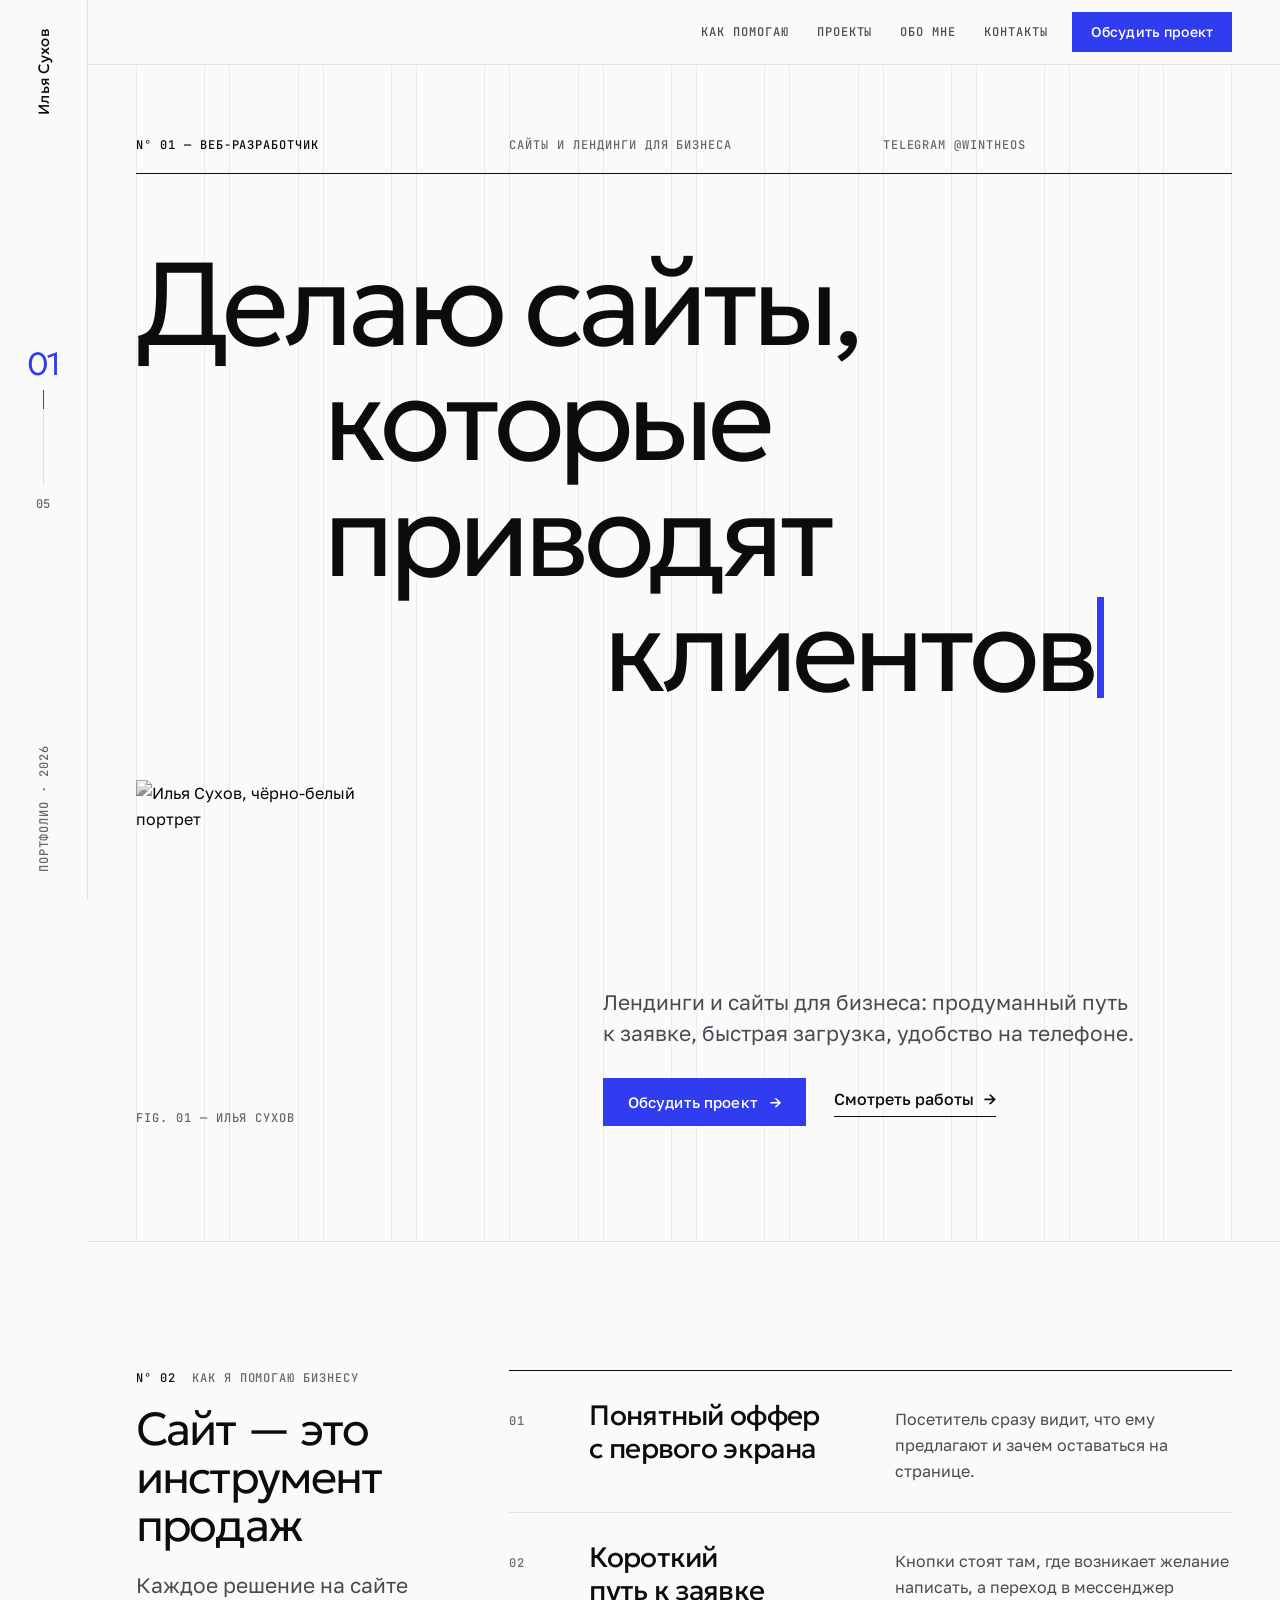
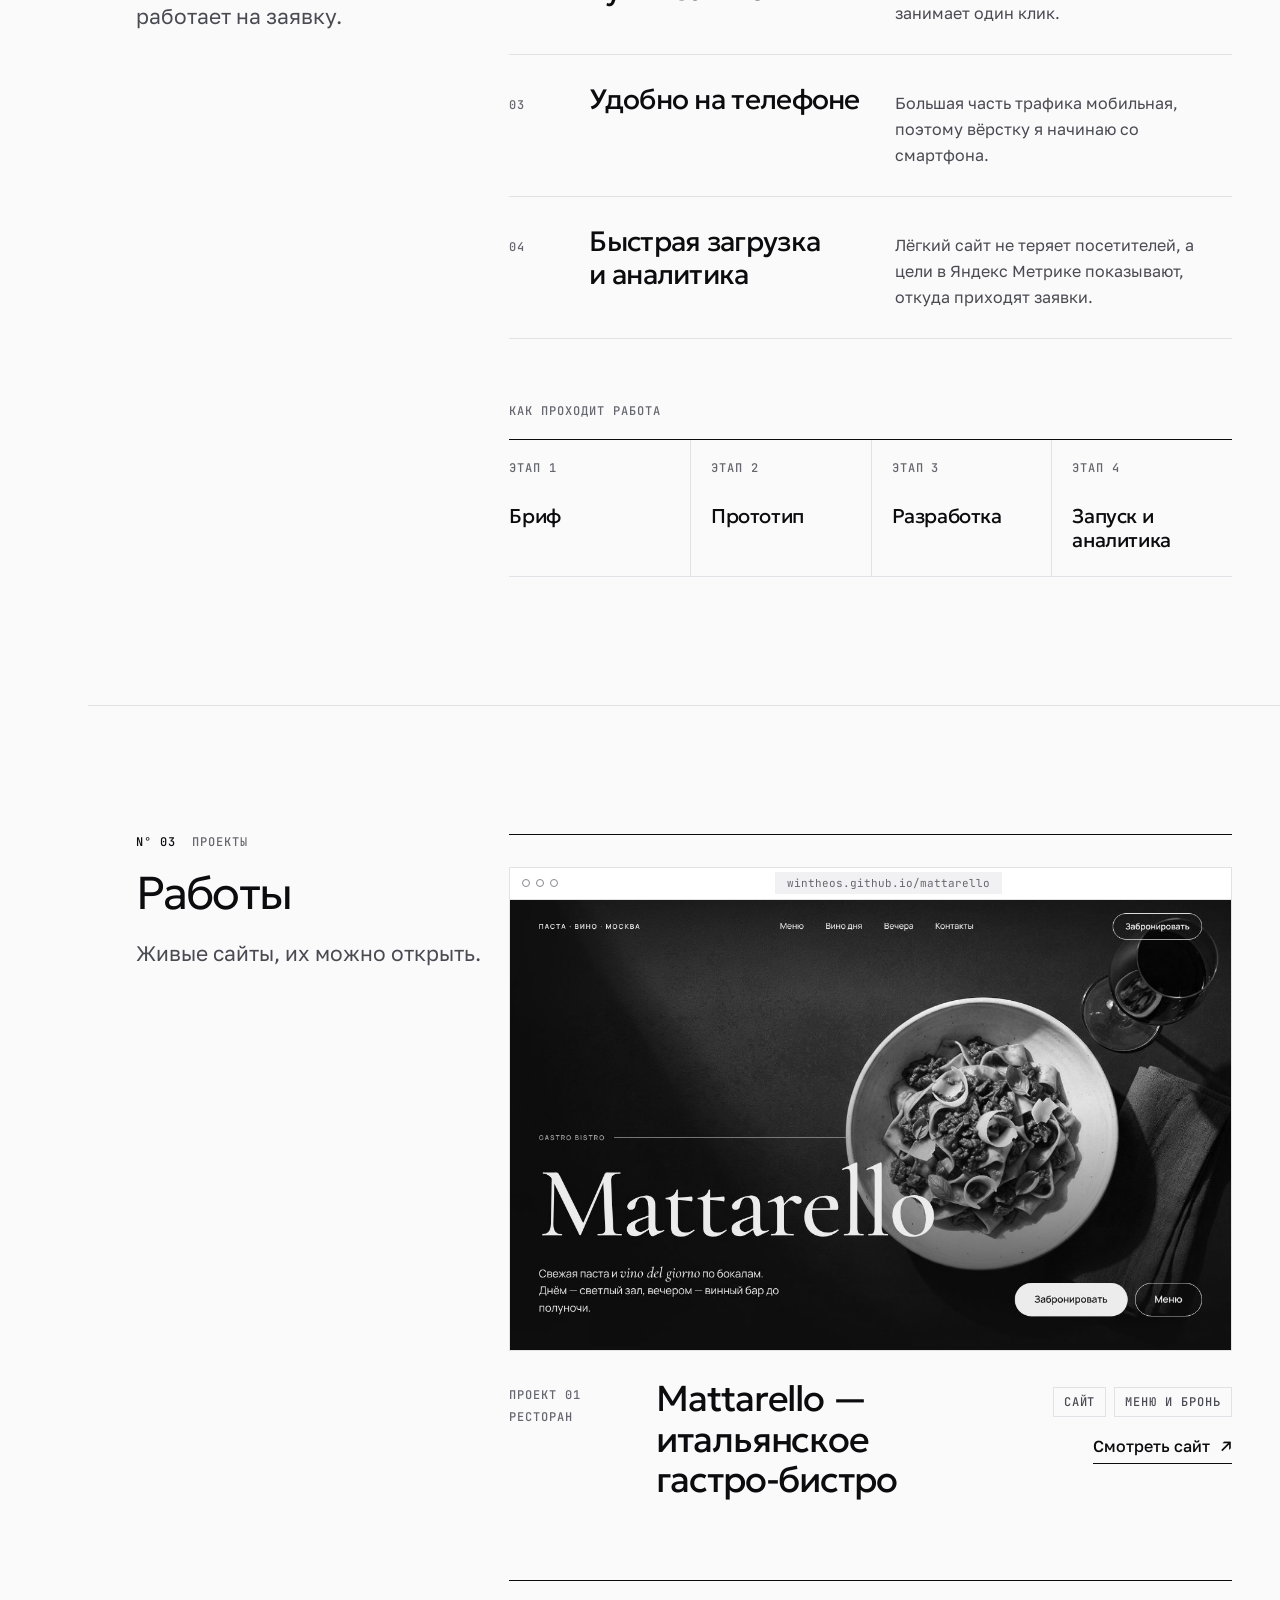
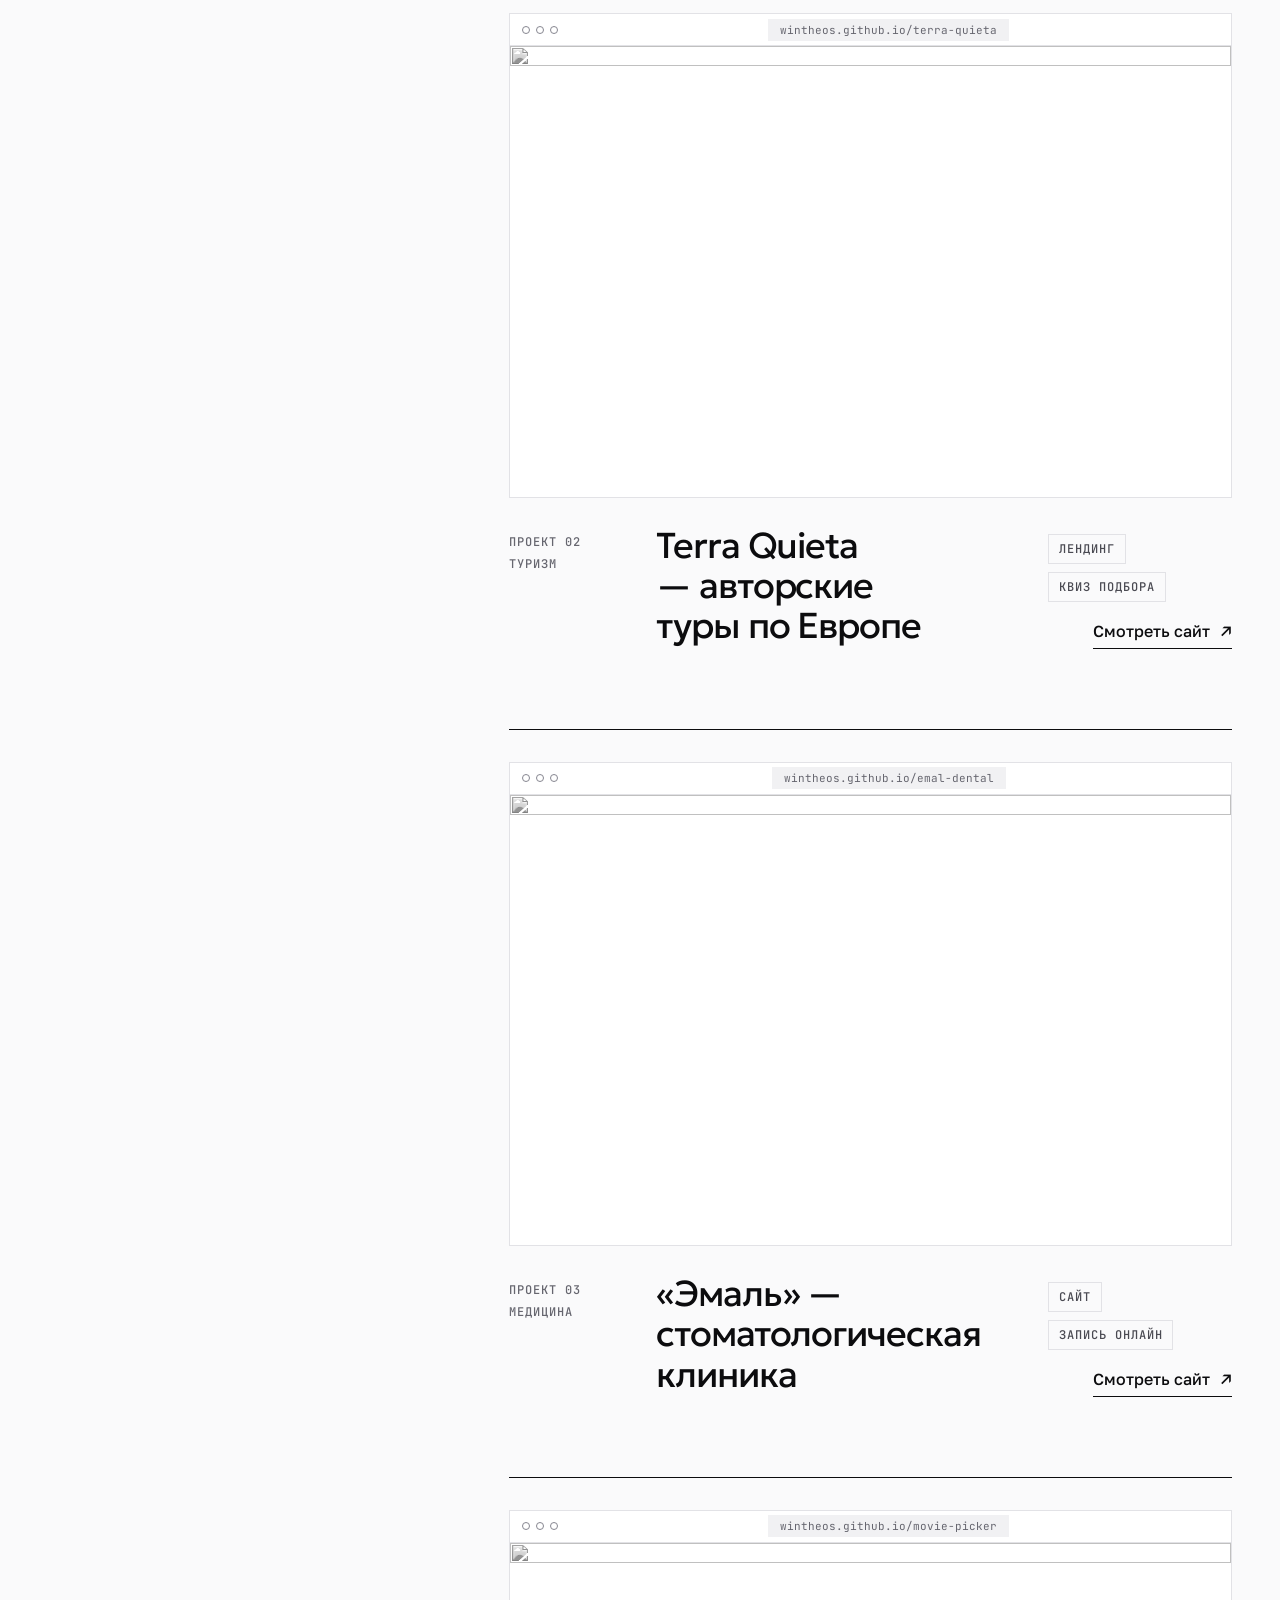
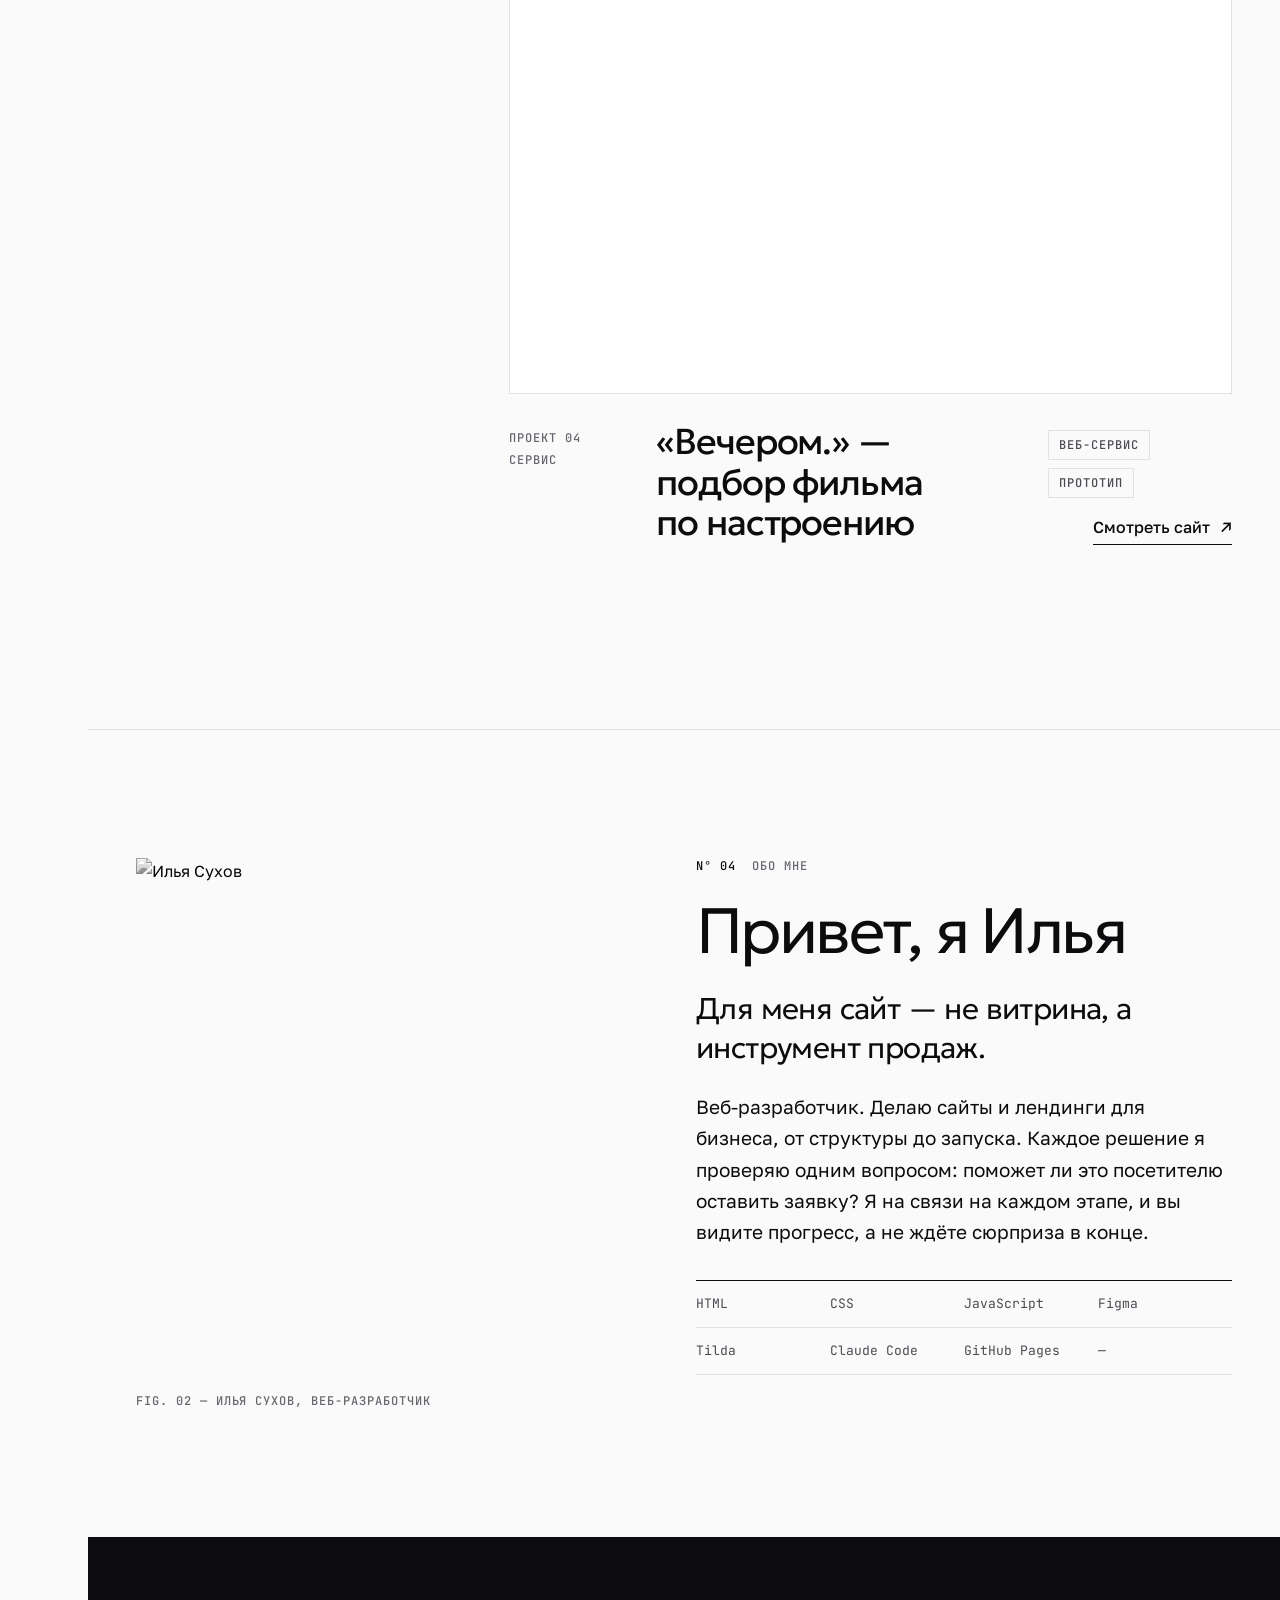
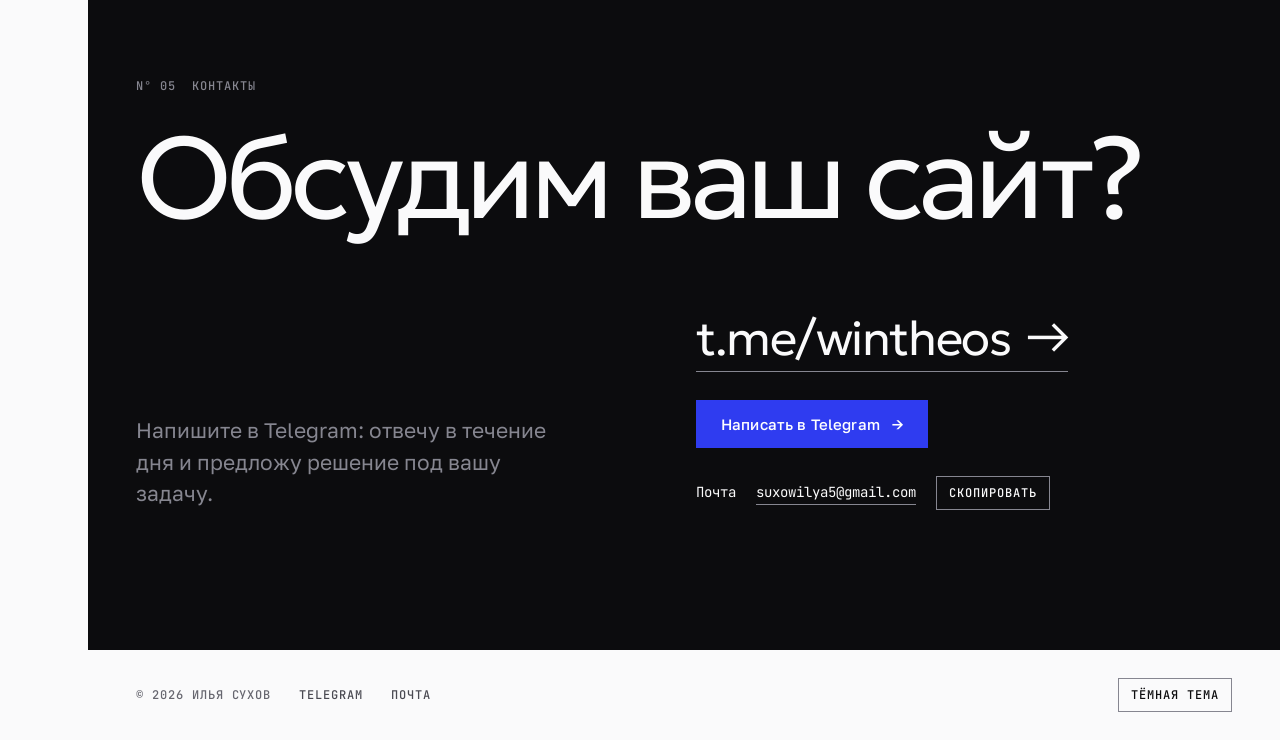
==== index.html @ 29c53d35 "Добавлен проект Mattarello, проекты отсортированы от новых к старым Co-Authored-By: Claude Opus 5.5 " ====
<!doctype html>
<html lang="ru">
<head>
<meta charset="utf-8">
<meta name="viewport" content="width=device-width, initial-scale=1, viewport-fit=cover">
<title>Илья Сухов — веб-разработчик</title>
<meta name="description" content="Илья Сухов — веб-разработчик. Делаю сайты и лендинги для бизнеса, которые приводят клиентов.">
<link rel="preconnect" href="https://fonts.googleapis.com">
<link rel="preconnect" href="https://fonts.gstatic.com" crossorigin>
<link rel="stylesheet" href="https://fonts.googleapis.com/css2?family=Geologica:wght@300;400;500&family=Golos+Text:wght@400;500&family=JetBrains+Mono:wght@400;500&display=swap">
<style>
/* Layout: швейцарская сетка на 12 колонок + вертикальная рейка слева со счётчиком раздела; заголовки разделов «прилипают» слева, содержание идёт справа; структура держится на волосяных линиях */
:root{
  --surface:#fafafb; --surface-raised:#ffffff; --surface-sunken:#f1f1f3;
  --ink:#0c0c0e; --ink-secondary:#4a4a52; --ink-tertiary:#66666f;
  --line:#e2e2e6; --line-control:#868690; --line-strong:#0c0c0e;
  --accent:#2f3cf0; --accent-hover:#2330cc; --on-accent:#ffffff; --accent-soft:#ebecfe; --focus:#2f3cf0;
  --font-display:"Geologica","Golos Text",system-ui,sans-serif;
  --font-text:"Golos Text",system-ui,-apple-system,"Segoe UI",sans-serif;
  --font-mono:"JetBrains Mono",ui-monospace,"SFMono-Regular",Menlo,monospace;
  --rail:88px; --gap:24px; --side:16px; --wrap:1280px;
}
@media (prefers-color-scheme: dark){:root:not([data-theme="light"]){
  --surface:#0b0b0d; --surface-raised:#141417; --surface-sunken:#070708;
  --ink:#f2f2f4; --ink-secondary:#a7a7b0; --ink-tertiary:#8a8a94;
  --line:#2a2a30; --line-control:#63636d; --line-strong:#f2f2f4;
  --accent:#8a93ff; --accent-hover:#a3aaff; --on-accent:#0b0b0d; --accent-soft:#1c1f4d; --focus:#8a93ff; color-scheme:dark}}
:root[data-theme="dark"]{
  --surface:#0b0b0d; --surface-raised:#141417; --surface-sunken:#070708;
  --ink:#f2f2f4; --ink-secondary:#a7a7b0; --ink-tertiary:#8a8a94;
  --line:#2a2a30; --line-control:#63636d; --line-strong:#f2f2f4;
  --accent:#8a93ff; --accent-hover:#a3aaff; --on-accent:#0b0b0d; --accent-soft:#1c1f4d; --focus:#8a93ff; color-scheme:dark}
@media (min-width:720px){:root{--side:32px}}
@media (min-width:1100px){:root{--side:48px}}

*,*::before,*::after{box-sizing:border-box}
html{scroll-behavior:smooth;scroll-padding-top:72px}
body{margin:0;background:var(--surface);color:var(--ink);font:400 16px/1.625 var(--font-text);-webkit-font-smoothing:antialiased}
img{max-width:100%;height:auto;display:block}
a{color:inherit}
:focus-visible{outline:2px solid var(--focus);outline-offset:2px}
h1,h2,h3,p{margin:0}
h1,h2,h3{font-family:var(--font-display);font-weight:300;text-wrap:balance}
.mono{font-family:var(--font-mono);font-size:12px;line-height:16px;font-weight:500;letter-spacing:.08em;text-transform:uppercase}
.muted{color:var(--ink-tertiary)}
.grid{display:grid;grid-template-columns:repeat(12,minmax(0,1fr));column-gap:var(--gap)}
.wrap{max-width:var(--wrap);margin-inline:auto;padding-inline:var(--side)}

/* Рейка слева */
.rail{display:none}
@media (min-width:1100px){
  body{padding-left:var(--rail)}
  .rail{display:flex;flex-direction:column;justify-content:space-between;align-items:center;position:fixed;left:0;top:0;bottom:0;width:var(--rail);padding-block:28px;border-right:1px solid var(--line);background:var(--surface);z-index:20}
  .rail__name{writing-mode:vertical-rl;transform:rotate(180deg);font:400 15px/1 var(--font-display);letter-spacing:.02em;color:var(--ink);text-decoration:none}
  .rail__count{display:flex;flex-direction:column;align-items:center;gap:10px;font-variant-numeric:tabular-nums}
  .rail__now{font:300 32px/1 var(--font-display);letter-spacing:-.04em;color:var(--accent)}
  .rail__bar{width:1px;height:96px;background:var(--line);position:relative;overflow:hidden}
  .rail__bar i{position:absolute;left:0;top:0;width:1px;height:20%;background:var(--accent);transition:height .2s ease}
}

/* Шапка */
.top{position:sticky;top:env(safe-area-inset-top,0px);z-index:15;background:var(--surface);border-bottom:1px solid var(--line)}
.top__in{display:flex;align-items:center;gap:24px;min-height:64px}
.top__name{font:400 17px/1 var(--font-display);letter-spacing:-.01em;text-decoration:none}
@media (min-width:1100px){.top__name{display:none}}
.nav{display:flex;gap:28px;margin-left:auto}
.nav a{text-decoration:none;color:var(--ink-secondary);transition:color .2s ease;position:relative;padding-block:4px}
.nav a:hover{color:var(--ink)}
.nav a.is-active{color:var(--accent)}
.nav a.is-active::after{content:"";position:absolute;left:0;right:0;bottom:-2px;height:1px;background:var(--accent)}
.top__cta{margin-left:auto}
@media (min-width:900px){.top__cta{margin-left:0}}
@media (max-width:899px){.nav{display:none}}

/* Кнопки */
.btn{display:inline-flex;align-items:center;justify-content:center;gap:12px;min-height:48px;padding:12px 24px;border:1px solid var(--line-strong);background:transparent;color:var(--ink);font:500 15px/22px var(--font-text);letter-spacing:.01em;text-decoration:none;cursor:pointer;transition:background-color .2s ease,color .2s ease,border-color .2s ease}
.btn:hover{background:var(--ink);color:var(--surface)}
.btn--primary{background:var(--accent);border-color:var(--accent);color:var(--on-accent)}
.btn--primary:hover{background:var(--accent-hover);border-color:var(--accent-hover);color:var(--on-accent)}
.btn--sm{min-height:40px;padding:8px 18px;font-size:14px}
.btn .arr{transition:transform .2s ease}
.btn:hover .arr{transform:translateX(4px)}
.tlink{display:inline-flex;gap:10px;align-items:baseline;padding-bottom:4px;border-bottom:1px solid var(--line-strong);text-decoration:none;font-weight:500;transition:color .2s ease,border-color .2s ease}
.tlink:hover{color:var(--accent);border-color:var(--accent)}
.tlink .arr{transition:transform .2s ease}.tlink:hover .arr{transform:translateX(4px)}
.tag{display:inline-flex;padding:6px 10px;border:1px solid var(--line);color:var(--ink-secondary)}

/* Секции */
.sec{padding-block:clamp(72px,10vw,128px);border-top:1px solid var(--line)}
.sec__head{grid-column:1/-1;min-width:0;display:flex;flex-direction:column;gap:20px;margin-bottom:48px}
.sec__label{display:flex;gap:16px}
.sec__title{font-size:clamp(40px,5.6vw,64px);line-height:1.04;letter-spacing:-.04em;overflow-wrap:break-word}
.sec__body{grid-column:1/-1;min-width:0}
@media (min-width:1200px){
  .sec__head{grid-column:1/5;margin-bottom:0;position:sticky;top:112px;align-self:start}
  .sec__title{font-size:clamp(40px,3.6vw,56px)}
  .sec__body{grid-column:5/-1}
}

/* Герой */
.hero{position:relative;padding-block:clamp(40px,6vw,72px) clamp(72px,9vw,120px)}
.guides{position:absolute;inset:0;pointer-events:none}
.guides .wrap{height:100%}
.guides .grid{height:100%}
.guides span{border-inline:1px solid var(--line);opacity:.55}
@media (max-width:719px){.guides span:nth-child(n+5){display:none}.guides .grid{grid-template-columns:repeat(4,1fr)}}
.hero .wrap{position:relative}
.meta{display:grid;grid-template-columns:repeat(12,minmax(0,1fr));column-gap:var(--gap);row-gap:8px;padding-bottom:20px;border-bottom:1px solid var(--line-strong)}
.meta > *{grid-column:span 12}
@media (min-width:720px){.meta > *{grid-column:span 4}}
.hero h1{margin-top:clamp(40px,6vw,72px);font-size:clamp(46px,9.2vw,124px);line-height:.98;letter-spacing:-.05em}
.hero h1 .l{display:block}
.typing .ch{visibility:hidden}
.typing .ch.on{visibility:visible}
.caret{display:inline-block;position:relative;width:0;height:.8em;vertical-align:baseline}
.caret::after{content:"";position:absolute;left:.03em;bottom:-.06em;width:.055em;height:.86em;background:var(--accent);animation:blink 1s steps(1) infinite}
.caret.is-typing::after{animation:none}
.caret.is-done{opacity:0;transition:opacity .4s ease}
@keyframes blink{50%{opacity:0}}
@media (min-width:900px){.hero h1 .l2{padding-left:calc((100% + var(--gap)) / 12 * 2)}.hero h1 .l3{padding-left:calc((100% + var(--gap)) / 12 * 5)}}
.hero__row{margin-top:clamp(40px,6vw,72px);row-gap:32px;align-items:end}
.fig{grid-column:1/-1;display:flex;flex-direction:column;gap:10px;max-width:280px}
.fig img{width:100%;aspect-ratio:4/5;object-fit:cover;object-position:50% 25%;filter:grayscale(1) contrast(1.05)}
.hero__text{grid-column:1/-1;display:flex;flex-direction:column;gap:28px}
.lead{font-size:clamp(18px,2vw,21px);line-height:1.5;color:var(--ink-secondary);max-width:30em}
.actions{display:flex;flex-wrap:wrap;gap:16px 28px;align-items:center}
@media (min-width:720px){.fig{grid-column:1/5}.hero__text{grid-column:6/-1}}
@media (min-width:1100px){.fig{grid-column:1/4}.hero__text{grid-column:6/12}}

/* Как помогаю: строки-реестр */
.rows{list-style:none;margin:0;padding:0;border-top:1px solid var(--line-strong)}
.row{display:grid;grid-template-columns:56px minmax(0,1fr);column-gap:var(--gap);row-gap:8px;padding-block:28px;border-bottom:1px solid var(--line);transition:background-color .2s ease}
.row__n{grid-row:span 2;font-variant-numeric:tabular-nums;padding-top:6px}
.row h3{font-size:clamp(22px,2.4vw,28px);line-height:1.2;font-weight:400;letter-spacing:-.025em;transition:color .2s ease}
.row p{color:var(--ink-secondary);max-width:36em}
.row.is-in h3{color:var(--accent)}
@media (hover:hover){.row:hover h3{color:var(--accent)}}
@media (min-width:1200px){.row{grid-template-columns:56px minmax(0,5fr) minmax(0,6fr);align-items:baseline}.row__n{grid-row:auto}}
.steps{margin-top:64px}
.steps__title{margin-bottom:20px}
.steps ol{list-style:none;margin:0;padding:0;display:grid;grid-template-columns:repeat(2,minmax(0,1fr));gap:0;border-top:1px solid var(--line-strong);counter-reset:s}
@media (min-width:720px){.steps ol{grid-template-columns:repeat(4,minmax(0,1fr))}}
.steps li{counter-increment:s;display:flex;flex-direction:column;gap:28px;padding:20px 20px 24px 0;border-bottom:1px solid var(--line)}
.steps li::before{content:"Этап " counter(s);font-family:var(--font-mono);font-size:12px;line-height:16px;font-weight:500;letter-spacing:.08em;text-transform:uppercase;color:var(--ink-tertiary)}
.steps li span{font:400 20px/1.2 var(--font-display);letter-spacing:-.02em}
.steps li{position:relative}
.steps li::after{content:"";position:absolute;left:0;right:0;top:-1px;height:2px;background:var(--accent);transform:scaleX(0);transform-origin:left;transition:transform .35s ease}
.steps li span,.steps li::before{transition:color .3s ease}
.steps li.flash::after{transform:scaleX(1)}
.steps li.flash span,.steps li.flash::before{color:var(--accent)}
@media (min-width:720px){.steps li+li{padding-left:20px;border-left:1px solid var(--line)}}
@media (max-width:719px){.steps li:nth-child(even){padding-left:20px;border-left:1px solid var(--line)}}

/* Проекты */
.proj{display:flex;flex-direction:column;gap:28px;padding-block:32px 56px;border-top:1px solid var(--line-strong)}
.proj+.proj{margin-top:24px}
.stage{display:block;text-decoration:none}
.browser{position:relative;width:100%;background:var(--surface-raised);border:1px solid var(--line);overflow:hidden}
.browser__bar{display:grid;grid-template-columns:auto 1fr auto;align-items:center;gap:12px;height:32px;padding:0 12px;border-bottom:1px solid var(--line)}
.dots{display:flex;gap:6px}.dots i{width:8px;height:8px;border:1px solid var(--line-control);border-radius:999px}
.url{justify-self:center;max-width:100%;overflow:hidden;text-overflow:ellipsis;white-space:nowrap;padding:3px 12px;background:var(--surface-sunken);font:400 11px/16px var(--font-mono);color:var(--ink-tertiary)}
.browser img{width:100%;aspect-ratio:16/10;object-fit:cover;object-position:top;filter:grayscale(1);transition:filter .4s ease}
.stage:focus-visible img,.proj.is-in .browser img{filter:none}
@media (hover:hover){.proj:hover .browser img{filter:none}}
.proj__info{display:grid;grid-template-columns:minmax(0,1fr);gap:16px;min-width:0}
.proj__idx{display:flex;gap:16px;font-variant-numeric:tabular-nums}
.proj h3{font-size:clamp(26px,3vw,36px);line-height:1.12;font-weight:400;letter-spacing:-.03em;overflow-wrap:break-word;hyphens:auto}
.proj__side{display:flex;flex-direction:column;gap:16px;align-items:flex-start}
.proj__tags{display:flex;flex-wrap:wrap;gap:8px}
@media (min-width:900px){
  .proj__info{grid-template-columns:minmax(0,2fr) minmax(0,6fr) minmax(0,3fr);column-gap:var(--gap);align-items:start}
  .proj__idx{flex-direction:column;gap:6px;padding-top:8px}
  .proj__side{align-items:flex-end;padding-top:8px}
}

/* Обо мне */
.about__grid{row-gap:40px;align-items:start}
.portrait{grid-column:1/-1;max-width:420px;display:flex;flex-direction:column;gap:10px}
.portrait img{width:100%;aspect-ratio:4/5;object-fit:cover;object-position:50% 30%;filter:grayscale(1) contrast(1.05)}
.about__text{grid-column:1/-1;display:flex;flex-direction:column;gap:24px;min-width:0}
.about__text h2{font-size:clamp(40px,5.6vw,64px);line-height:1.04;letter-spacing:-.04em}
.about__text p{font-size:clamp(17px,1.8vw,19px);line-height:1.65;max-width:34em}
.about__text p.big{font:300 clamp(22px,2.6vw,30px)/1.3 var(--font-display);letter-spacing:-.02em;color:var(--ink)}
.tools{display:grid;grid-template-columns:repeat(2,minmax(0,1fr));border-top:1px solid var(--line-strong);margin-top:8px}
@media (min-width:720px){.tools{grid-template-columns:repeat(4,minmax(0,1fr))}}
.tools li{list-style:none;padding:14px 12px 14px 0;border-bottom:1px solid var(--line);font-family:var(--font-mono);font-size:13px;line-height:18px;color:var(--ink-secondary)}
.tools{padding:0;margin-bottom:0}
@media (min-width:860px){.portrait{grid-column:1/6}.about__text{grid-column:7/-1}}

/* Контакты: инверсия */
.contact{background:var(--ink);color:var(--surface);--c-muted:var(--line-control);padding-block:clamp(80px,11vw,144px);border-top:0}
.contact .mono{color:var(--c-muted)}
.contact h2{margin-top:28px;font-size:clamp(48px,9vw,120px);line-height:.98;letter-spacing:-.05em}
.contact__grid{margin-top:clamp(48px,6vw,80px);row-gap:40px;align-items:end}
.contact__lead{grid-column:1/-1;font-size:clamp(18px,2vw,21px);line-height:1.5;color:var(--c-muted);max-width:28em}
.contact__act{grid-column:1/-1;display:flex;flex-direction:column;gap:28px;align-items:flex-start}
.contact .btn--primary:focus-visible,.contact a:focus-visible,.contact button:focus-visible{outline-color:var(--surface)}
.biglink{font:300 clamp(28px,4vw,48px)/1.1 var(--font-display);letter-spacing:-.03em;text-decoration:none;border-bottom:1px solid var(--c-muted);padding-bottom:6px;display:inline-flex;gap:16px;transition:border-color .2s ease}
.biglink:hover{border-color:var(--surface)}
.biglink .arr{transition:transform .2s ease}.biglink:hover .arr{transform:translateX(6px)}
.mail{display:flex;flex-wrap:wrap;gap:12px 20px;align-items:center;font-family:var(--font-mono);font-size:14px}
.mail a{text-decoration:none;border-bottom:1px solid var(--c-muted)}
.copy{font:500 12px/16px var(--font-mono);letter-spacing:.08em;text-transform:uppercase;padding:8px 12px;border:1px solid var(--c-muted);background:transparent;color:var(--surface);cursor:pointer;transition:border-color .2s ease}
.copy:hover{border-color:var(--surface)}
@media (min-width:900px){.contact__lead{grid-column:1/6}.contact__act{grid-column:7/-1}}

/* Футер */
.foot{padding-block:28px}
.foot__in{display:flex;flex-wrap:wrap;gap:12px 28px;align-items:center;color:var(--ink-tertiary)}
.foot__in a{text-decoration:none;color:var(--ink-secondary)}
.foot__in a:hover{color:var(--ink)}
.theme{margin-left:auto;font:500 12px/16px var(--font-mono);letter-spacing:.08em;text-transform:uppercase;padding:8px 12px;border:1px solid var(--line-control);background:transparent;color:var(--ink);cursor:pointer}
.theme:hover{border-color:var(--ink)}

@media (prefers-reduced-motion:reduce){html{scroll-behavior:auto}*{transition:none!important}}
</style>
<link rel="icon" href="data:image/svg+xml,%3Csvg xmlns=%22http://www.w3.org/2000/svg%22 viewBox=%220 0 64 64%22%3E%3Crect width=%2264%22 height=%2264%22 fill=%22%230c0c0e%22/%3E%3Crect x=%2240%22 y=%220%22 width=%2224%22 height=%2240%22 fill=%22%232f3cf0%22/%3E%3C/svg%3E">
<meta property="og:title" content="Илья Сухов — веб-разработчик"><meta property="og:description" content="Делаю сайты и лендинги для бизнеса, которые приводят клиентов."><meta property="og:type" content="website"><meta property="og:url" content="https://wintheos.github.io/"><meta property="og:image" content="https://wintheos.github.io/img/cover-og.jpg"><meta name="theme-color" content="#fafafb">
</head>
<body>

<aside class="rail" aria-hidden="true">
  <a class="rail__name" href="#top" tabindex="-1">Илья Сухов</a>
  <div class="rail__count">
    <span class="rail__now" id="railNow">01</span>
    <span class="rail__bar"><i id="railBar"></i></span>
    <span class="mono muted">05</span>
  </div>
  <span class="mono muted" style="writing-mode:vertical-rl;transform:rotate(180deg)">Портфолио · 2026</span>
</aside>

<header class="top">
  <div class="wrap top__in">
    <a class="top__name" href="#top">Илья Сухов</a>
    <nav class="nav mono" aria-label="Разделы">
      <a href="#help" data-s="help">Как помогаю</a>
      <a href="#projects" data-s="projects">Проекты</a>
      <a href="#about" data-s="about">Обо мне</a>
      <a href="#contact" data-s="contact">Контакты</a>
    </nav>
    <a class="btn btn--primary btn--sm top__cta" href="https://t.me/wintheos" target="_blank" rel="noopener">Обсудить проект</a>
  </div>
</header>

<main id="top">
  <section class="hero" id="intro" data-n="01">
    <div class="guides" aria-hidden="true"><div class="wrap"><div class="grid"><span></span><span></span><span></span><span></span><span></span><span></span><span></span><span></span><span></span><span></span><span></span><span></span></div></div></div>
    <div class="wrap">
      <div class="meta mono">
        <span>N° 01 — Веб-разработчик</span>
        <span class="muted">Сайты и лендинги для бизнеса</span>
        <span class="muted">Telegram @wintheos</span>
      </div>
      <h1 id="heroTitle" aria-label="Делаю сайты, которые приводят клиентов"><span class="l l1">Делаю сайты,</span><span class="l l2">которые приводят</span><span class="l l3">клиентов</span></h1>
      <div class="grid hero__row">
        <figure class="fig" style="margin:0">
          <img src="img/ilya.jpg" alt="Илья Сухов, чёрно-белый портрет" width="900" height="1200">
          <figcaption class="mono muted">Fig. 01 — Илья Сухов</figcaption>
        </figure>
        <div class="hero__text">
          <p class="lead">Лендинги и сайты для бизнеса: продуманный путь к заявке, быстрая загрузка, удобство на телефоне.</p>
          <div class="actions">
            <a class="btn btn--primary" href="https://t.me/wintheos" target="_blank" rel="noopener">Обсудить проект <span class="arr" aria-hidden="true">→</span></a>
            <a class="tlink" href="#projects">Смотреть работы <span class="arr" aria-hidden="true">→</span></a>
          </div>
        </div>
      </div>
    </div>
  </section>

  <section class="sec" id="help" data-n="02">
    <div class="wrap grid">
      <div class="sec__head">
        <div class="sec__label mono"><span>N° 02</span><span class="muted">Как я помогаю бизнесу</span></div>
        <h2 class="sec__title">Сайт — это инструмент продаж</h2>
        <p class="lead">Каждое решение на сайте работает на заявку.</p>
      </div>
      <div class="sec__body">
        <ol class="rows">
          <li class="row"><span class="row__n mono muted">01</span><h3>Понятный оффер с первого экрана</h3><p>Посетитель сразу видит, что ему предлагают и зачем оставаться на странице.</p></li>
          <li class="row"><span class="row__n mono muted">02</span><h3>Короткий путь к заявке</h3><p>Кнопки стоят там, где возникает желание написать, а переход в мессенджер занимает один клик.</p></li>
          <li class="row"><span class="row__n mono muted">03</span><h3>Удобно на телефоне</h3><p>Большая часть трафика мобильная, поэтому вёрстку я начинаю со смартфона.</p></li>
          <li class="row"><span class="row__n mono muted">04</span><h3>Быстрая загрузка и аналитика</h3><p>Лёгкий сайт не теряет посетителей, а цели в Яндекс Метрике показывают, откуда приходят заявки.</p></li>
        </ol>
        <div class="steps">
          <p class="steps__title mono muted">Как проходит работа</p>
          <ol><li><span>Бриф</span></li><li><span>Прототип</span></li><li><span>Разработка</span></li><li><span>Запуск и аналитика</span></li></ol>
        </div>
      </div>
    </div>
  </section>

  <section class="sec" id="projects" data-n="03">
    <div class="wrap grid">
      <div class="sec__head">
        <div class="sec__label mono"><span>N° 03</span><span class="muted">Проекты</span></div>
        <h2 class="sec__title">Работы</h2>
        <p class="lead">Живые сайты, их можно открыть.</p>
      </div>
      <div class="sec__body">
        <article class="proj">
          <a class="stage" href="https://wintheos.github.io/mattarello/" target="_blank" rel="noopener" tabindex="-1" aria-hidden="true">
            <div class="browser"><div class="browser__bar"><span class="dots"><i></i><i></i><i></i></span><span class="url">wintheos.github.io/mattarello</span><span></span></div><img src="img/cover-mattarello.jpg" alt="" width="1200" height="750" loading="lazy"></div>
          </a>
          <div class="proj__info">
            <div class="proj__idx mono muted"><span>Проект 01</span><span>Ресторан</span></div>
            <h3>Mattarello — итальянское гастро-бистро</h3>
            <div class="proj__side">
              <div class="proj__tags mono"><span class="tag">Сайт</span><span class="tag">Меню и бронь</span></div>
              <a class="tlink" href="https://wintheos.github.io/mattarello/" target="_blank" rel="noopener" aria-label="Смотреть сайт: Mattarello">Смотреть сайт <span class="arr" aria-hidden="true">↗</span></a>
            </div>
          </div>
        </article>
        <article class="proj proj--flip">
          <a class="stage" href="https://wintheos.github.io/terra-quieta/" target="_blank" rel="noopener" tabindex="-1" aria-hidden="true">
            <div class="browser"><div class="browser__bar"><span class="dots"><i></i><i></i><i></i></span><span class="url">wintheos.github.io/terra-quieta</span><span></span></div><img src="img/cover-terra.jpg" alt="" width="1200" height="750" loading="lazy"></div>
          </a>
          <div class="proj__info">
            <div class="proj__idx mono muted"><span>Проект 02</span><span>Туризм</span></div>
            <h3>Terra Quieta — авторские туры по Европе</h3>
            <div class="proj__side">
              <div class="proj__tags mono"><span class="tag">Лендинг</span><span class="tag">Квиз подбора</span></div>
              <a class="tlink" href="https://wintheos.github.io/terra-quieta/" target="_blank" rel="noopener" aria-label="Смотреть сайт: Terra Quieta">Смотреть сайт <span class="arr" aria-hidden="true">↗</span></a>
            </div>
          </div>
        </article>
        <article class="proj">
          <a class="stage" href="https://wintheos.github.io/emal-dental/" target="_blank" rel="noopener" tabindex="-1" aria-hidden="true">
            <div class="browser"><div class="browser__bar"><span class="dots"><i></i><i></i><i></i></span><span class="url">wintheos.github.io/emal-dental</span><span></span></div><img src="img/cover-emal.jpg" alt="" width="1200" height="750" loading="lazy"></div>
          </a>
          <div class="proj__info">
            <div class="proj__idx mono muted"><span>Проект 03</span><span>Медицина</span></div>
            <h3>«Эмаль» — стоматологическая клиника</h3>
            <div class="proj__side">
              <div class="proj__tags mono"><span class="tag">Сайт</span><span class="tag">Запись онлайн</span></div>
              <a class="tlink" href="https://wintheos.github.io/emal-dental/" target="_blank" rel="noopener" aria-label="Смотреть сайт: «Эмаль»">Смотреть сайт <span class="arr" aria-hidden="true">↗</span></a>
            </div>
          </div>
        </article>
        <article class="proj proj--flip">
          <a class="stage" href="https://wintheos.github.io/movie-picker/" target="_blank" rel="noopener" tabindex="-1" aria-hidden="true">
            <div class="browser"><div class="browser__bar"><span class="dots"><i></i><i></i><i></i></span><span class="url">wintheos.github.io/movie-picker</span><span></span></div><img src="img/cover-vecherom.jpg" alt="" width="1200" height="750" loading="lazy"></div>
          </a>
          <div class="proj__info">
            <div class="proj__idx mono muted"><span>Проект 04</span><span>Сервис</span></div>
            <h3>«Вечером.» — подбор фильма по настроению</h3>
            <div class="proj__side">
              <div class="proj__tags mono"><span class="tag">Веб-сервис</span><span class="tag">Прототип</span></div>
              <a class="tlink" href="https://wintheos.github.io/movie-picker/" target="_blank" rel="noopener" aria-label="Смотреть сайт: «Вечером.»">Смотреть сайт <span class="arr" aria-hidden="true">↗</span></a>
            </div>
          </div>
        </article>
      </div>
    </div>
  </section>

  <section class="sec" id="about" data-n="04">
    <div class="wrap grid about__grid">
      <figure class="portrait" style="margin:0">
        <img src="img/ilya.jpg" alt="Илья Сухов" width="900" height="1200" loading="lazy">
        <figcaption class="mono muted">Fig. 02 — Илья Сухов, веб-разработчик</figcaption>
      </figure>
      <div class="about__text">
        <div class="sec__label mono"><span>N° 04</span><span class="muted">Обо мне</span></div>
        <h2>Привет, я Илья</h2>
        <p class="big">Для меня сайт — не витрина, а инструмент продаж.</p>
        <p>Веб-разработчик. Делаю сайты и лендинги для бизнеса, от структуры до запуска. Каждое решение я проверяю одним вопросом: поможет ли это посетителю оставить заявку? Я на связи на каждом этапе, и вы видите прогресс, а не ждёте сюрприза в конце.</p>
        <ul class="tools" aria-label="Инструменты">
          <li>HTML</li><li>CSS</li><li>JavaScript</li><li>Figma</li><li>Tilda</li><li>Claude Code</li><li>GitHub Pages</li><li class="muted">—</li>
        </ul>
      </div>
    </div>
  </section>

  <section class="sec contact" id="contact" data-n="05">
    <div class="wrap">
      <div class="sec__label mono"><span>N° 05</span><span>Контакты</span></div>
      <h2>Обсудим ваш сайт?</h2>
      <div class="grid contact__grid">
        <p class="contact__lead">Напишите в Telegram: отвечу в течение дня и предложу решение под вашу задачу.</p>
        <div class="contact__act">
          <a class="biglink" href="https://t.me/wintheos" target="_blank" rel="noopener">t.me/wintheos <span class="arr" aria-hidden="true">→</span></a>
          <a class="btn btn--primary" href="https://t.me/wintheos" target="_blank" rel="noopener">Написать в Telegram <span class="arr" aria-hidden="true">→</span></a>
          <div class="mail"><span>Почта</span><a href="mailto:suxowilya5@gmail.com" id="mail">suxowilya5@gmail.com</a><button class="copy" id="copy" type="button">Скопировать</button></div>
        </div>
      </div>
    </div>
  </section>
</main>

<footer class="foot">
  <div class="wrap foot__in mono">
    <span>© 2026 Илья Сухов</span>
    <a href="https://t.me/wintheos" target="_blank" rel="noopener">Telegram</a>
    <a href="mailto:suxowilya5@gmail.com">Почта</a>
    <button class="theme" id="theme" type="button">Тёмная тема</button>
  </div>
</footer>

<script>
(function(){
  var copy=document.getElementById('copy'),mail='suxowilya5@gmail.com';
  copy.addEventListener('click',function(){
    var done=function(){copy.textContent='Скопировано';setTimeout(function(){copy.textContent='Скопировать';},2000);};
    var fallback=function(){var r=document.createRange();r.selectNodeContents(document.getElementById('mail'));var s=getSelection();s.removeAllRanges();s.addRange(r);copy.textContent='Выделено';};
    try{navigator.clipboard.writeText(mail).then(done,fallback);}catch(e){fallback();}
  });

  var root=document.documentElement,btn=document.getElementById('theme');
  var isDark=function(){var t=root.getAttribute('data-theme');return t?t==='dark':matchMedia('(prefers-color-scheme: dark)').matches;};
  var label=function(){btn.textContent=isDark()?'Светлая тема':'Тёмная тема';};
  try{var saved=localStorage.getItem('theme');if(saved)root.setAttribute('data-theme',saved);}catch(e){}
  label();
  btn.addEventListener('click',function(){var n=isDark()?'light':'dark';root.setAttribute('data-theme',n);try{localStorage.setItem('theme',n);}catch(e){}label();});

  // Счётчик раздела в рейке и активный пункт меню
  var secs=[].slice.call(document.querySelectorAll('main > section[data-n]'));
  var now=document.getElementById('railNow'),bar=document.getElementById('railBar');
  var links=[].slice.call(document.querySelectorAll('.nav a'));
  var set=function(s){
    now.textContent=s.dataset.n;
    bar.style.height=(parseInt(s.dataset.n,10)/secs.length*100)+'%';
    links.forEach(function(a){a.classList.toggle('is-active',a.dataset.s===s.id);});
  };
  if('IntersectionObserver' in window){
    var io=new IntersectionObserver(function(es){es.forEach(function(e){if(e.isIntersecting)set(e.target);});},{rootMargin:'-45% 0px -50% 0px'});
    secs.forEach(function(s){io.observe(s);});
  }

  // На сенсорных экранах подсветка идёт за прокруткой: в каждой группе выделен один элемент — ближайший к центру экрана
  if(matchMedia('(hover: none)').matches){
    var groups=[[].slice.call(document.querySelectorAll('.row')),[].slice.call(document.querySelectorAll('.proj'))];
    var ticking=false;
    var update=function(){
      ticking=false;
      var vh=window.innerHeight,c=vh/2;
      groups.forEach(function(items){
        var best=null,bd=Infinity;
        items.forEach(function(el){
          var r=el.getBoundingClientRect();
          if(r.bottom<0||r.top>vh)return;
          var d=Math.abs((r.top+r.bottom)/2-c);
          if(d<bd){bd=d;best=el;}
        });
        items.forEach(function(el){el.classList.toggle('is-in',el===best&&bd<vh*0.35);});
      });
    };
    var onScroll=function(){if(!ticking){ticking=true;requestAnimationFrame(update);}};
    window.addEventListener('scroll',onScroll,{passive:true});
    window.addEventListener('resize',onScroll);
    update();
  }

  // Печатная машинка для заголовка первого экрана
  (function(){
    var h=document.getElementById('heroTitle');
    if(!h||matchMedia('(prefers-reduced-motion: reduce)').matches)return;
    var chars=[];
    h.querySelectorAll('.l').forEach(function(line){
      var t=line.textContent;line.textContent='';
      for(var i=0;i<t.length;i++){var c=document.createElement('span');c.className='ch';c.textContent=t[i];c.setAttribute('aria-hidden','true');line.appendChild(c);chars.push({el:c,end:i===t.length-1});}
    });
    var caret=document.createElement('span');caret.className='caret is-typing';caret.setAttribute('aria-hidden','true');
    h.classList.add('typing');
    chars[0].el.parentNode.insertBefore(caret,chars[0].el);
    var i=0;
    var step=function(){
      var c=chars[i];c.el.classList.add('on');c.el.parentNode.insertBefore(caret,c.el.nextSibling);
      i++;
      if(i>=chars.length){caret.classList.remove('is-typing');setTimeout(function(){caret.classList.add('is-done');},2600);return;}
      var d=c.el.textContent===' '?90:38+Math.random()*55;
      if(c.end)d+=260;
      setTimeout(step,d);
    };
    setTimeout(step,350);
  })();

  // Этапы работы подсвечиваются по очереди, когда блок попадает в кадр
  (function(){
    var box=document.querySelector('.steps ol');
    if(!box||!('IntersectionObserver' in window)||matchMedia('(prefers-reduced-motion: reduce)').matches)return;
    var items=[].slice.call(box.children),running=false;
    var run=function(){
      if(running)return;running=true;
      var i=0;
      var next=function(){
        if(i>=items.length){running=false;return;}
        var li=items[i];
        li.classList.add('flash');
        setTimeout(function(){
          li.classList.remove('flash');
          i++;
          setTimeout(next,380);
        },650);
      };
      next();
    };
    var seen=false;
    new IntersectionObserver(function(es){es.forEach(function(e){
      if(e.intersectionRatio>=0.7&&!seen){seen=true;run();}
      if(!e.isIntersecting&&e.intersectionRatio===0)seen=false;
    });},{threshold:[0,0.75]}).observe(box);
  })();
})();
</script>

</body>
</html>
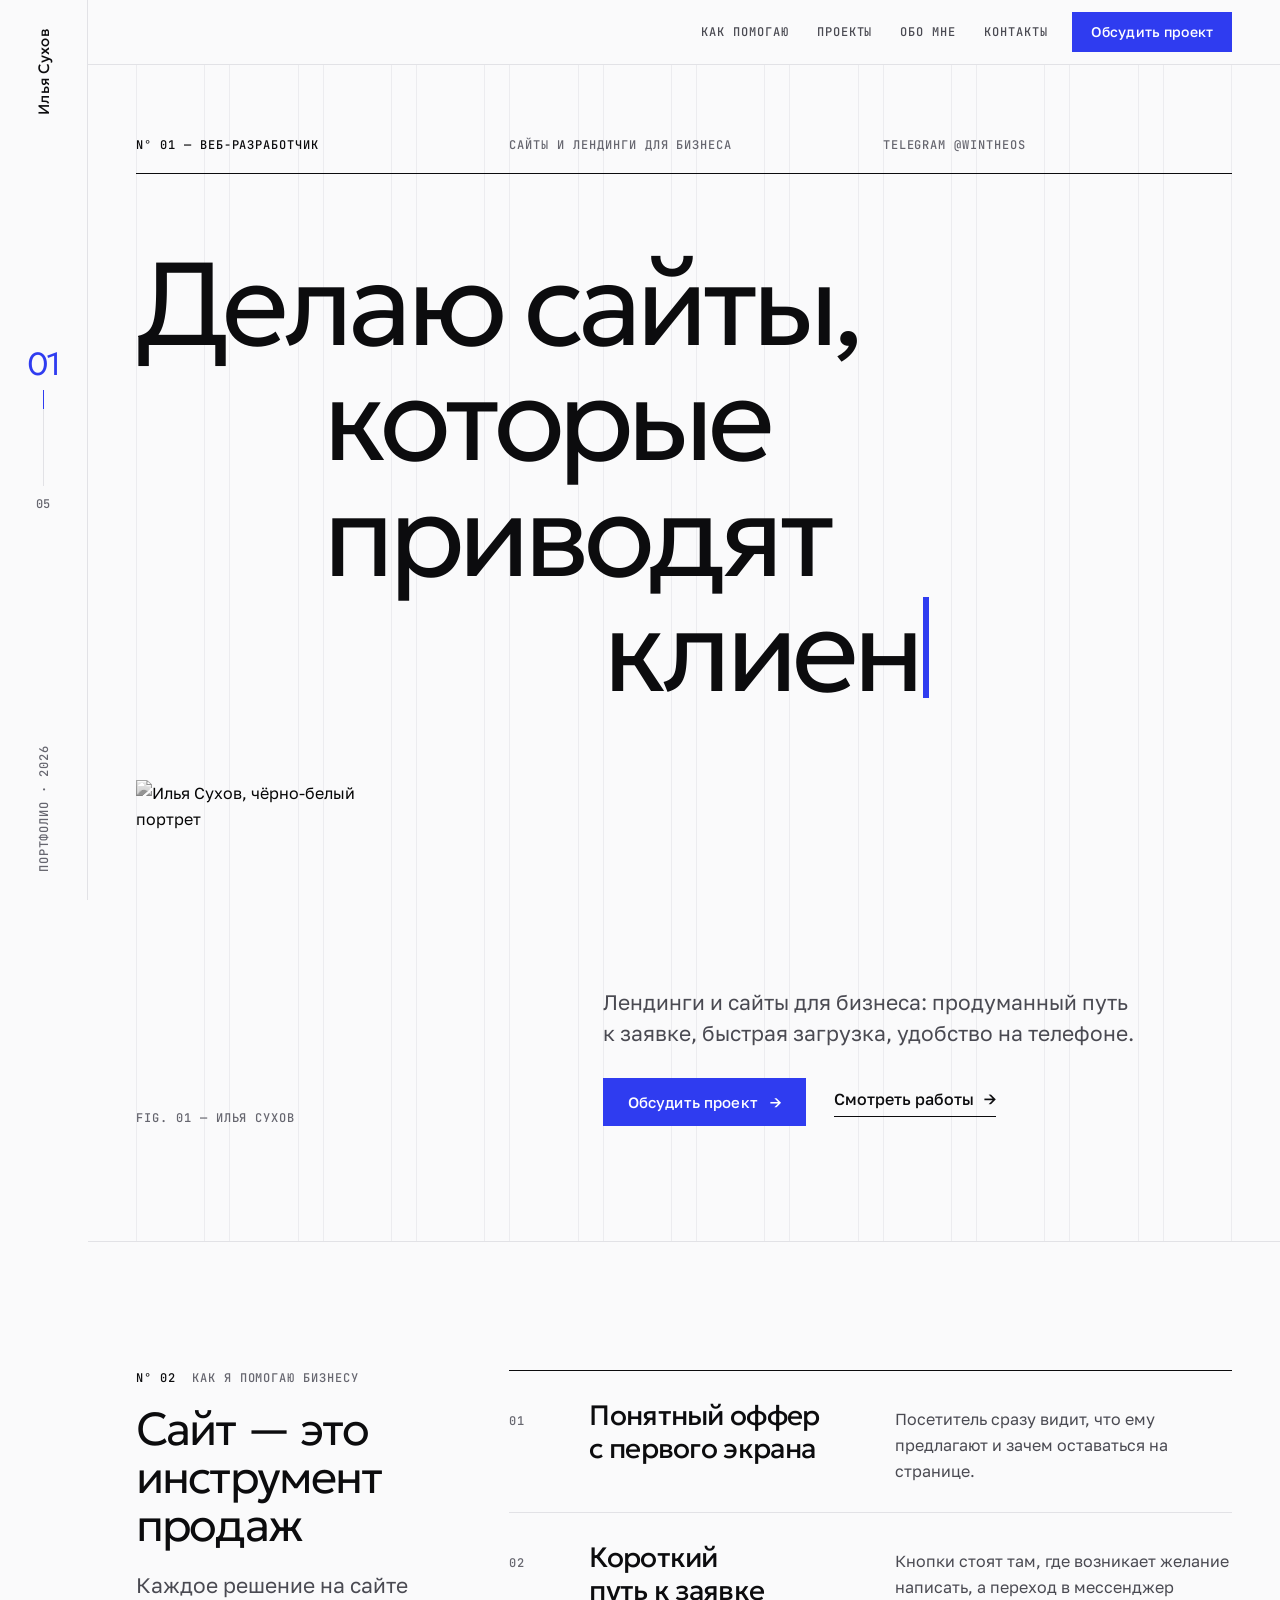
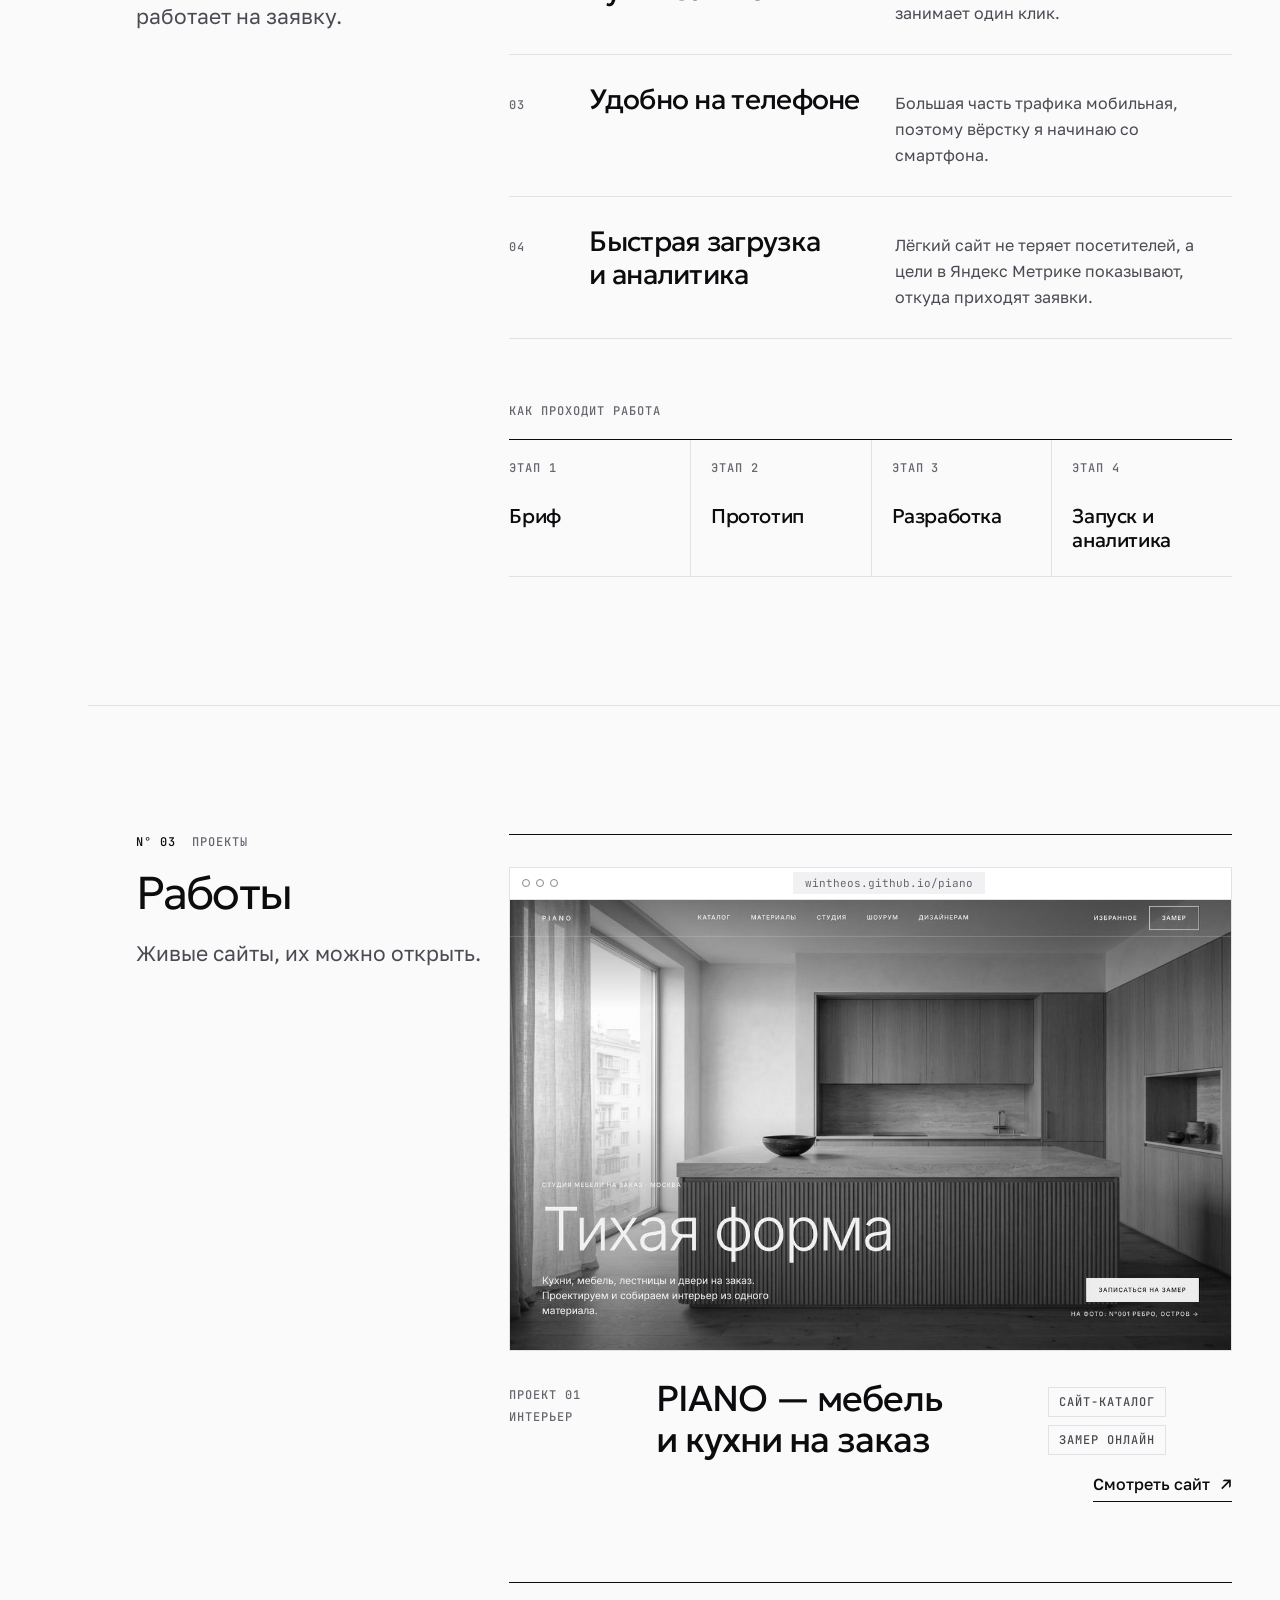
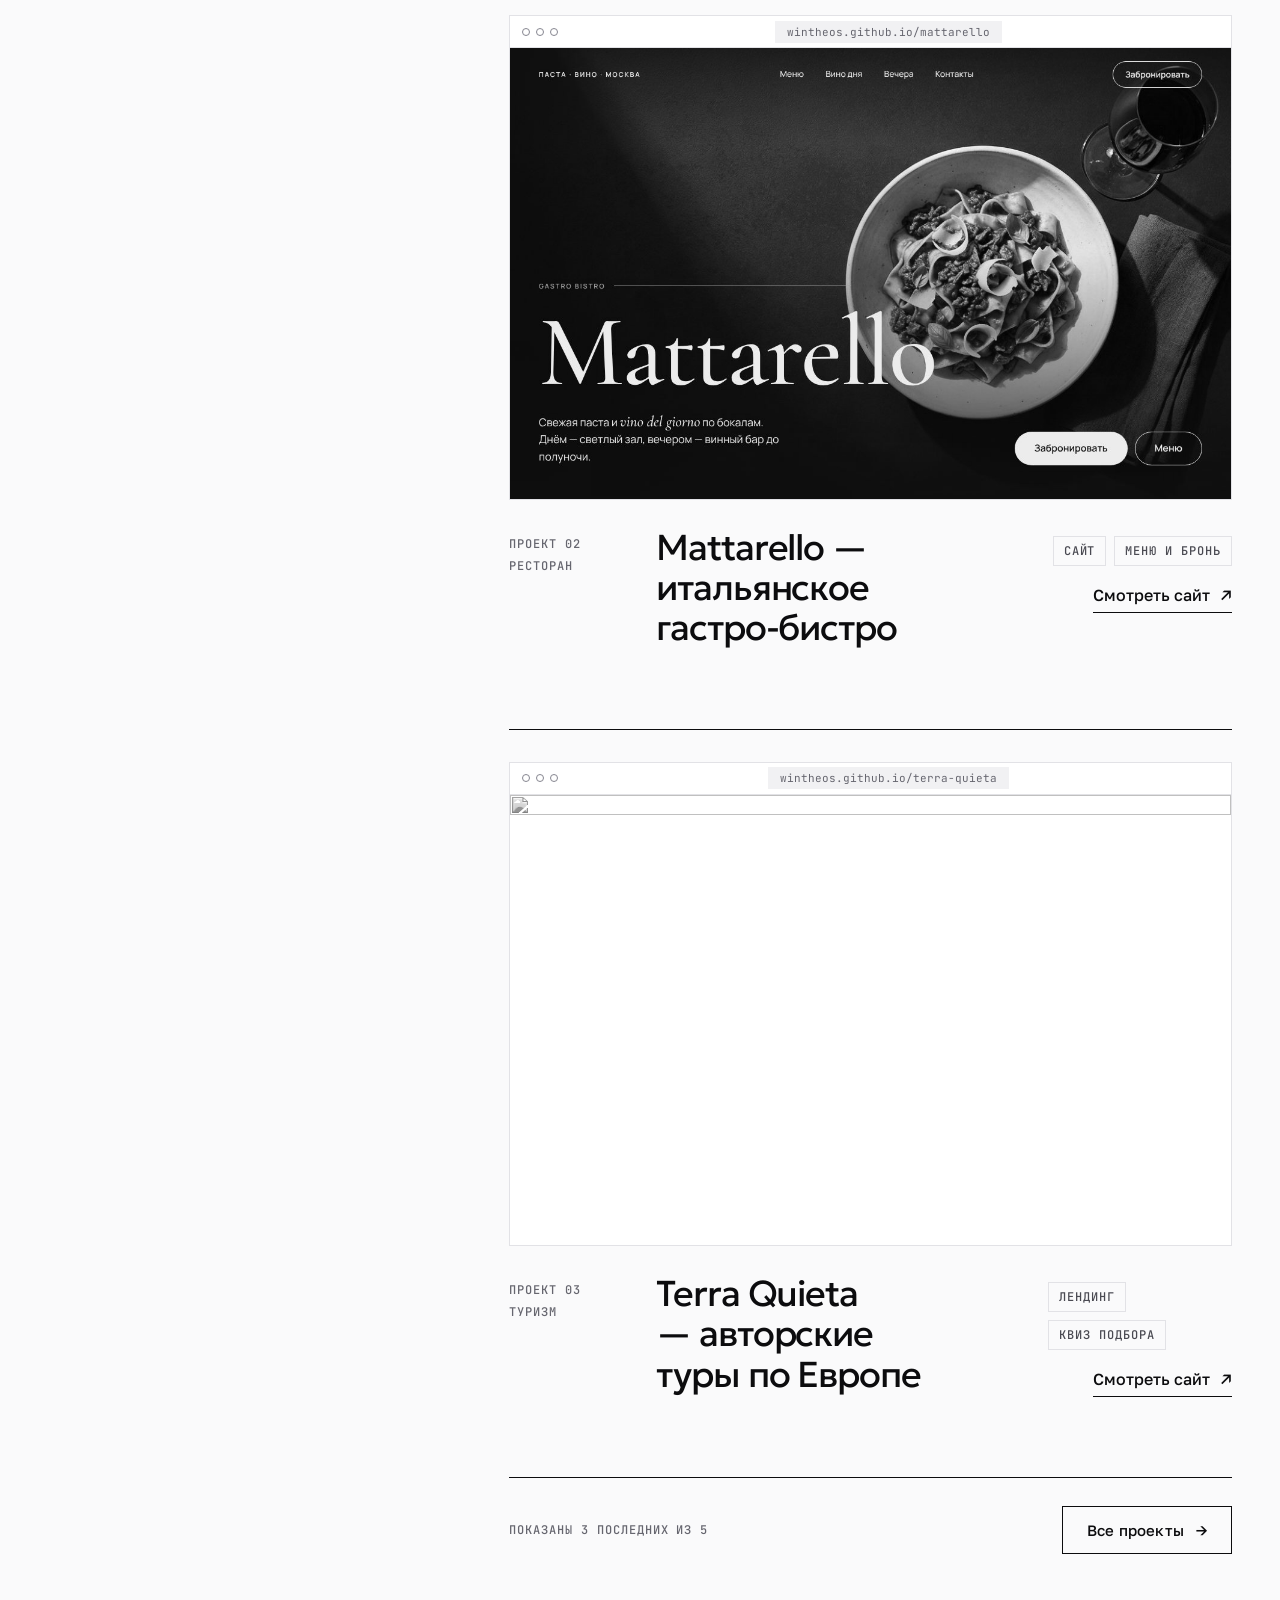
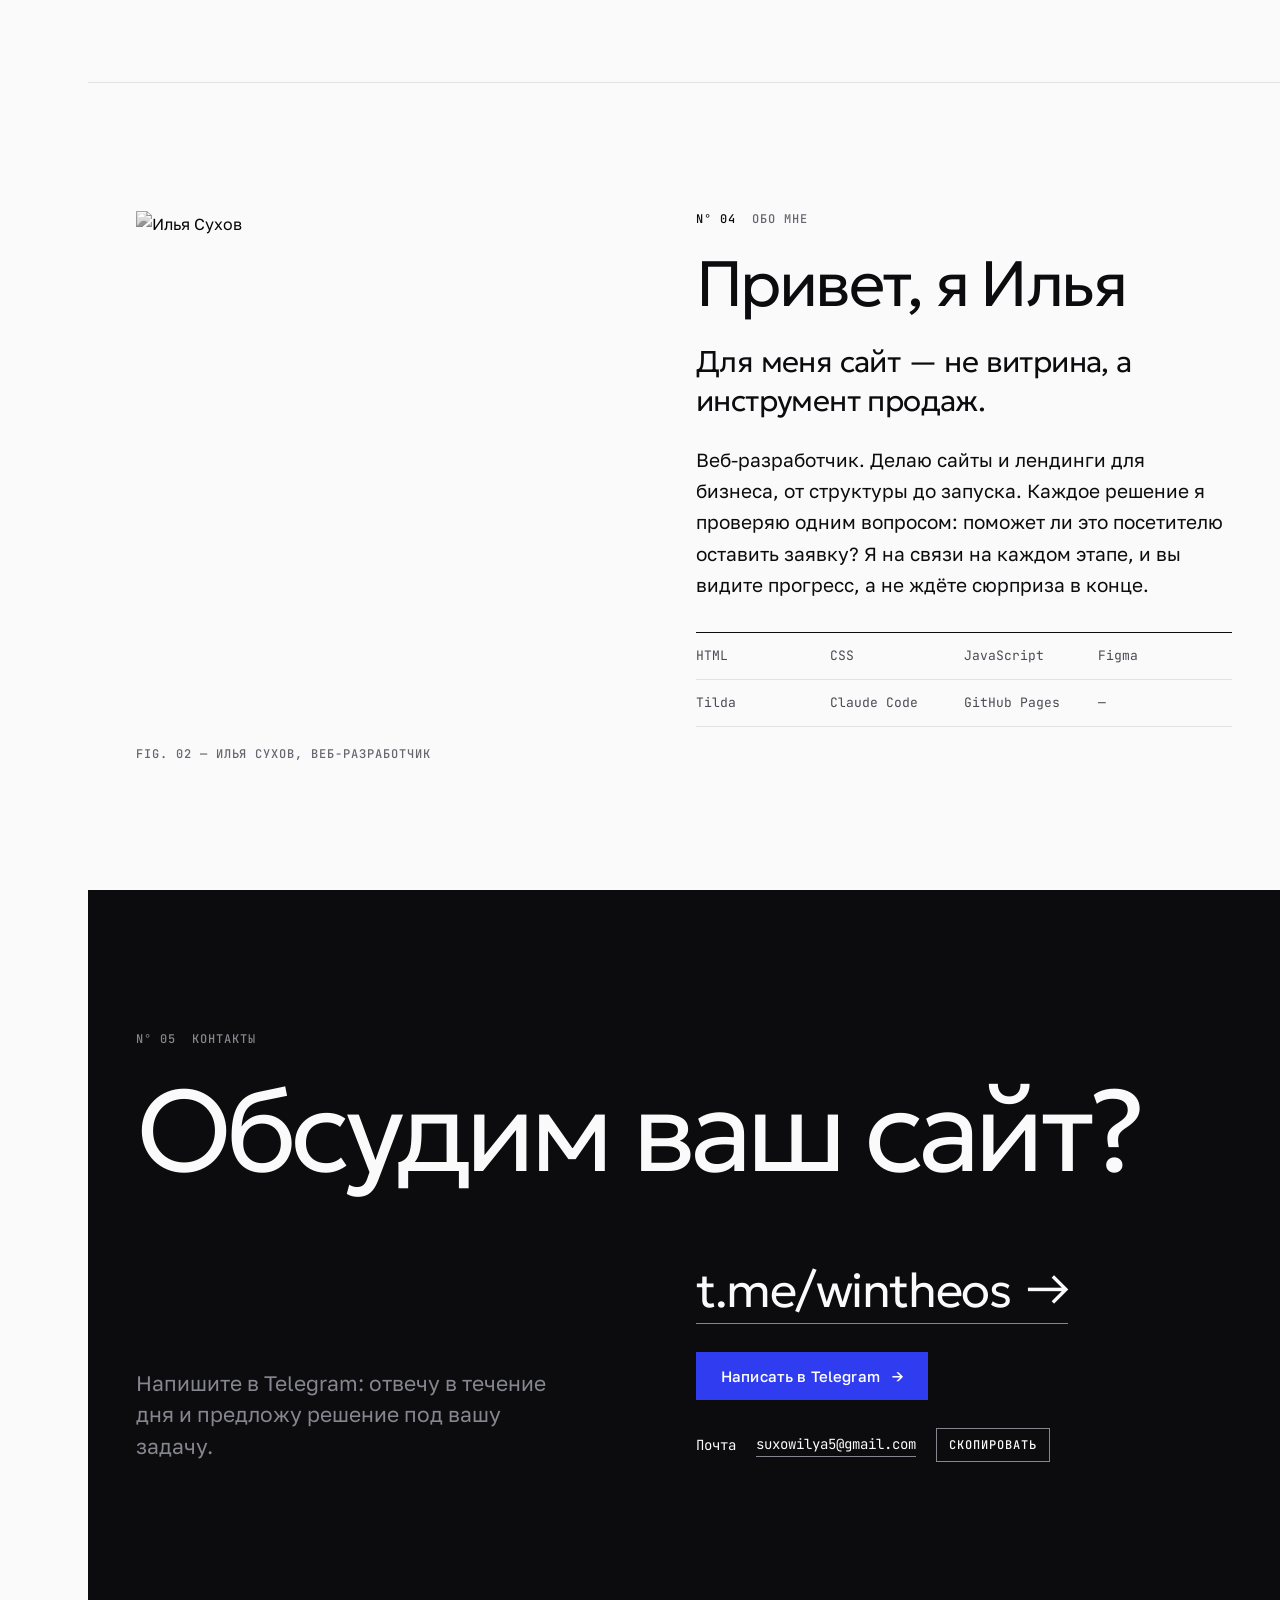
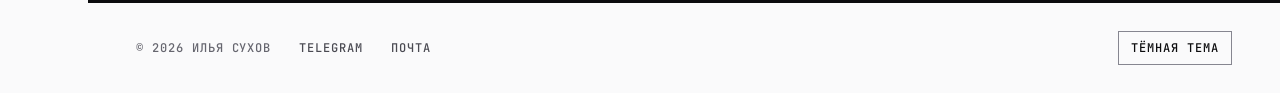
==== commit 3e2fe47c: "PIANO в портфолио, на главной 3 последних проекта, страница всех проектов Co-Authored-By: Claude Opu" ====
--- a/index.html
+++ b/index.html
@@ -173,6 +173,8 @@
   .proj__side{align-items:flex-end;padding-top:8px}
 }
 
+.more{display:flex;flex-wrap:wrap;align-items:center;justify-content:space-between;gap:16px 24px;margin-top:24px;padding-top:28px;border-top:1px solid var(--line-strong)}
+.back{display:inline-flex;align-self:flex-start}
 /* Обо мне */
 .about__grid{row-gap:40px;align-items:start}
 .portrait{grid-column:1/-1;max-width:420px;display:flex;flex-direction:column;gap:10px}
@@ -299,11 +301,24 @@
       </div>
       <div class="sec__body">
         <article class="proj">
+          <a class="stage" href="https://wintheos.github.io/piano/" target="_blank" rel="noopener" tabindex="-1" aria-hidden="true">
+            <div class="browser"><div class="browser__bar"><span class="dots"><i></i><i></i><i></i></span><span class="url">wintheos.github.io/piano</span><span></span></div><img src="img/cover-piano.jpg" alt="" width="1200" height="750" loading="lazy"></div>
+          </a>
+          <div class="proj__info">
+            <div class="proj__idx mono muted"><span>Проект 01</span><span>Интерьер</span></div>
+            <h3>PIANO — мебель и кухни на заказ</h3>
+            <div class="proj__side">
+              <div class="proj__tags mono"><span class="tag">Сайт-каталог</span><span class="tag">Замер онлайн</span></div>
+              <a class="tlink" href="https://wintheos.github.io/piano/" target="_blank" rel="noopener" aria-label="Смотреть сайт: PIANO">Смотреть сайт <span class="arr" aria-hidden="true">↗</span></a>
+            </div>
+          </div>
+        </article>
+        <article class="proj proj--flip">
           <a class="stage" href="https://wintheos.github.io/mattarello/" target="_blank" rel="noopener" tabindex="-1" aria-hidden="true">
             <div class="browser"><div class="browser__bar"><span class="dots"><i></i><i></i><i></i></span><span class="url">wintheos.github.io/mattarello</span><span></span></div><img src="img/cover-mattarello.jpg" alt="" width="1200" height="750" loading="lazy"></div>
           </a>
           <div class="proj__info">
-            <div class="proj__idx mono muted"><span>Проект 01</span><span>Ресторан</span></div>
+            <div class="proj__idx mono muted"><span>Проект 02</span><span>Ресторан</span></div>
             <h3>Mattarello — итальянское гастро-бистро</h3>
             <div class="proj__side">
               <div class="proj__tags mono"><span class="tag">Сайт</span><span class="tag">Меню и бронь</span></div>
@@ -311,12 +326,12 @@
             </div>
           </div>
         </article>
-        <article class="proj proj--flip">
+        <article class="proj">
           <a class="stage" href="https://wintheos.github.io/terra-quieta/" target="_blank" rel="noopener" tabindex="-1" aria-hidden="true">
             <div class="browser"><div class="browser__bar"><span class="dots"><i></i><i></i><i></i></span><span class="url">wintheos.github.io/terra-quieta</span><span></span></div><img src="img/cover-terra.jpg" alt="" width="1200" height="750" loading="lazy"></div>
           </a>
           <div class="proj__info">
-            <div class="proj__idx mono muted"><span>Проект 02</span><span>Туризм</span></div>
+            <div class="proj__idx mono muted"><span>Проект 03</span><span>Туризм</span></div>
             <h3>Terra Quieta — авторские туры по Европе</h3>
             <div class="proj__side">
               <div class="proj__tags mono"><span class="tag">Лендинг</span><span class="tag">Квиз подбора</span></div>
@@ -324,32 +339,10 @@
             </div>
           </div>
         </article>
-        <article class="proj">
-          <a class="stage" href="https://wintheos.github.io/emal-dental/" target="_blank" rel="noopener" tabindex="-1" aria-hidden="true">
-            <div class="browser"><div class="browser__bar"><span class="dots"><i></i><i></i><i></i></span><span class="url">wintheos.github.io/emal-dental</span><span></span></div><img src="img/cover-emal.jpg" alt="" width="1200" height="750" loading="lazy"></div>
-          </a>
-          <div class="proj__info">
-            <div class="proj__idx mono muted"><span>Проект 03</span><span>Медицина</span></div>
-            <h3>«Эмаль» — стоматологическая клиника</h3>
-            <div class="proj__side">
-              <div class="proj__tags mono"><span class="tag">Сайт</span><span class="tag">Запись онлайн</span></div>
-              <a class="tlink" href="https://wintheos.github.io/emal-dental/" target="_blank" rel="noopener" aria-label="Смотреть сайт: «Эмаль»">Смотреть сайт <span class="arr" aria-hidden="true">↗</span></a>
-            </div>
-          </div>
-        </article>
-        <article class="proj proj--flip">
-          <a class="stage" href="https://wintheos.github.io/movie-picker/" target="_blank" rel="noopener" tabindex="-1" aria-hidden="true">
-            <div class="browser"><div class="browser__bar"><span class="dots"><i></i><i></i><i></i></span><span class="url">wintheos.github.io/movie-picker</span><span></span></div><img src="img/cover-vecherom.jpg" alt="" width="1200" height="750" loading="lazy"></div>
-          </a>
-          <div class="proj__info">
-            <div class="proj__idx mono muted"><span>Проект 04</span><span>Сервис</span></div>
-            <h3>«Вечером.» — подбор фильма по настроению</h3>
-            <div class="proj__side">
-              <div class="proj__tags mono"><span class="tag">Веб-сервис</span><span class="tag">Прототип</span></div>
-              <a class="tlink" href="https://wintheos.github.io/movie-picker/" target="_blank" rel="noopener" aria-label="Смотреть сайт: «Вечером.»">Смотреть сайт <span class="arr" aria-hidden="true">↗</span></a>
-            </div>
-          </div>
-        </article>
+        <div class="more">
+          <span class="mono muted">Показаны 3 последних из 5</span>
+          <a class="btn" href="projects/">Все проекты <span class="arr" aria-hidden="true">→</span></a>
+        </div>
       </div>
     </div>
   </section>
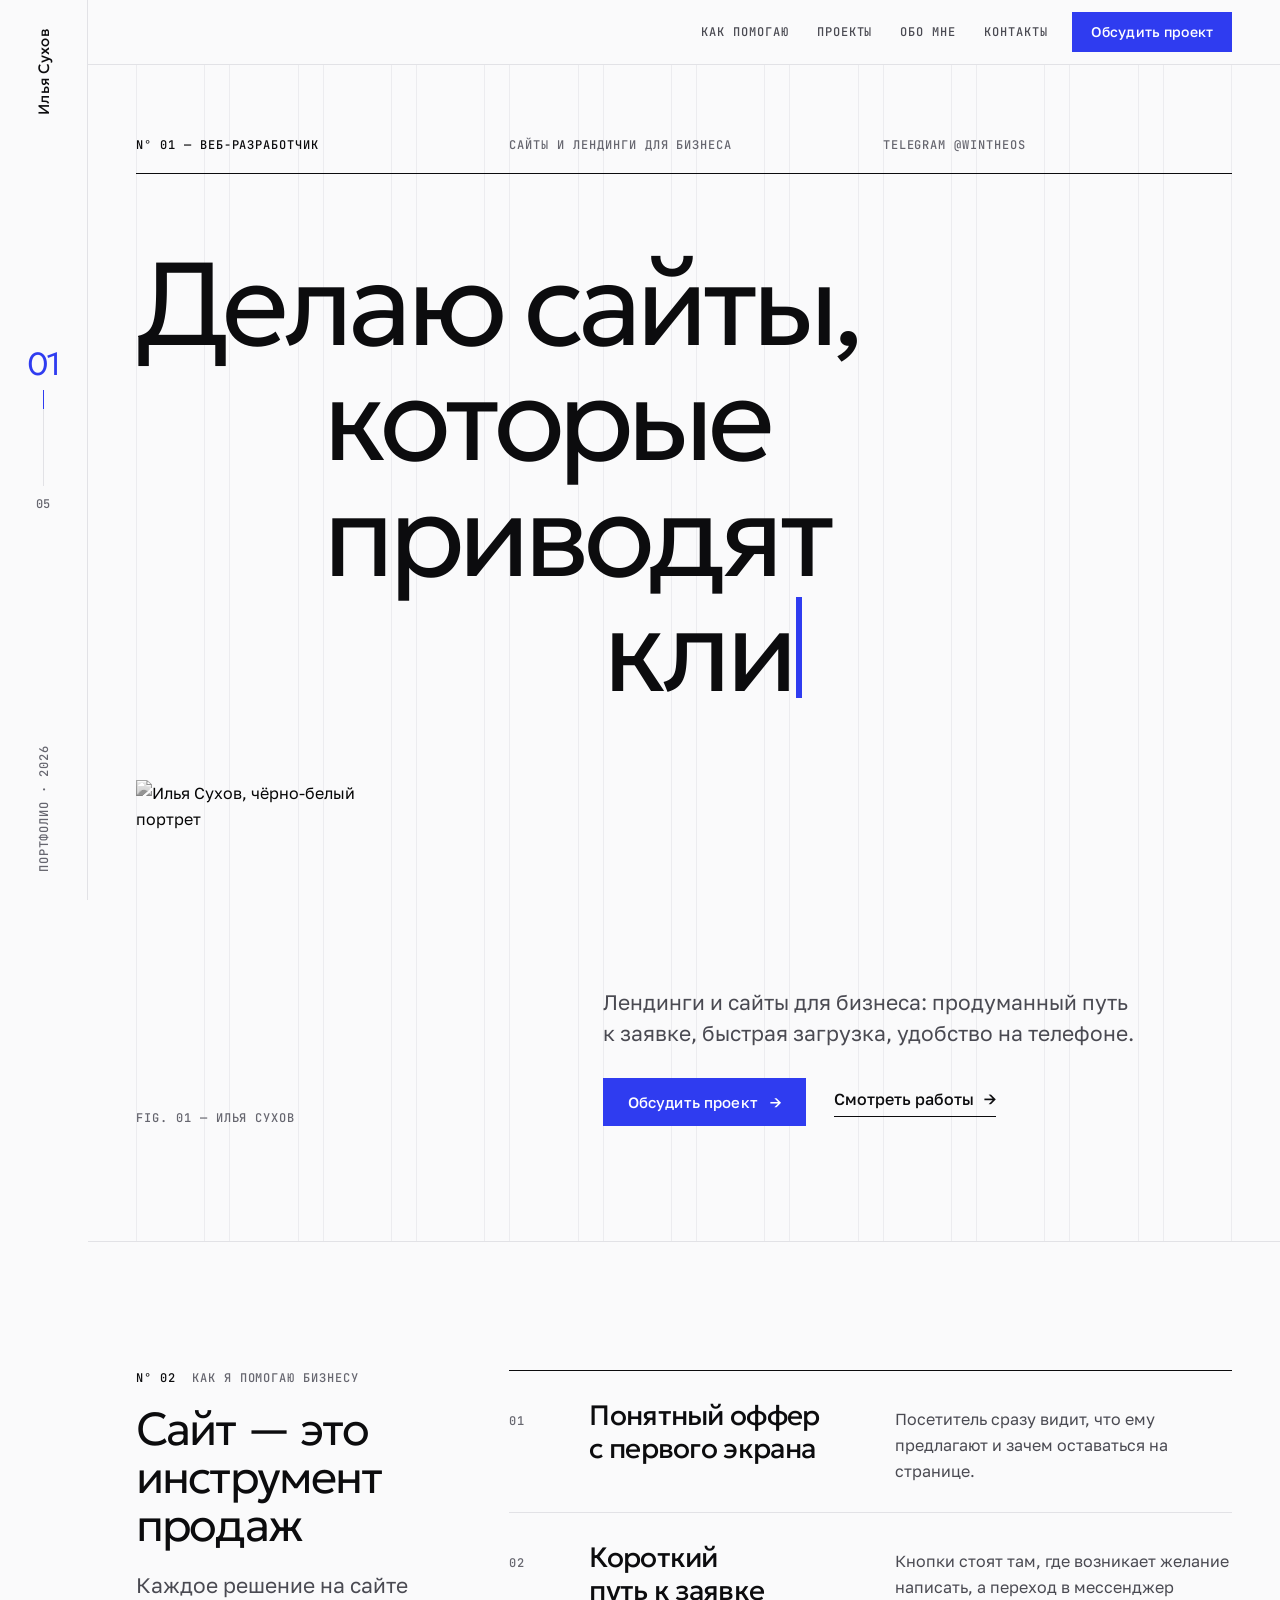
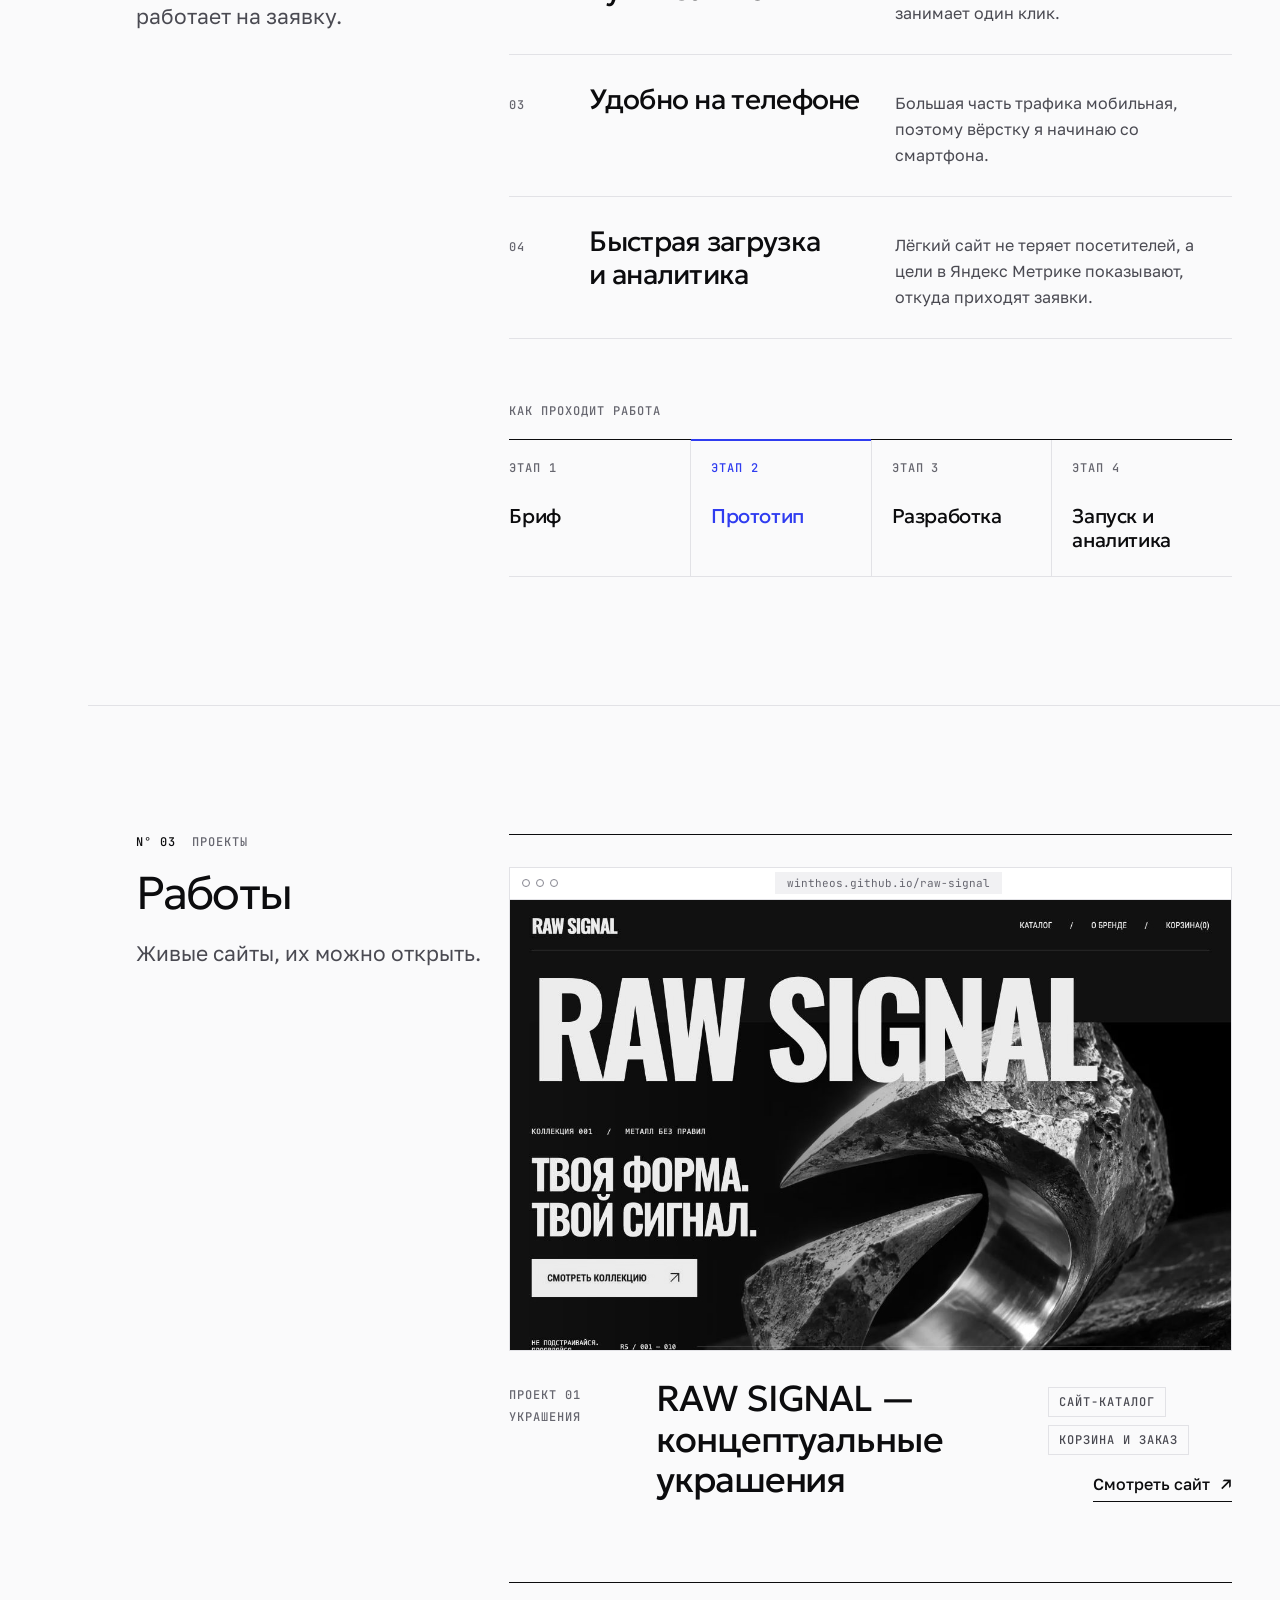
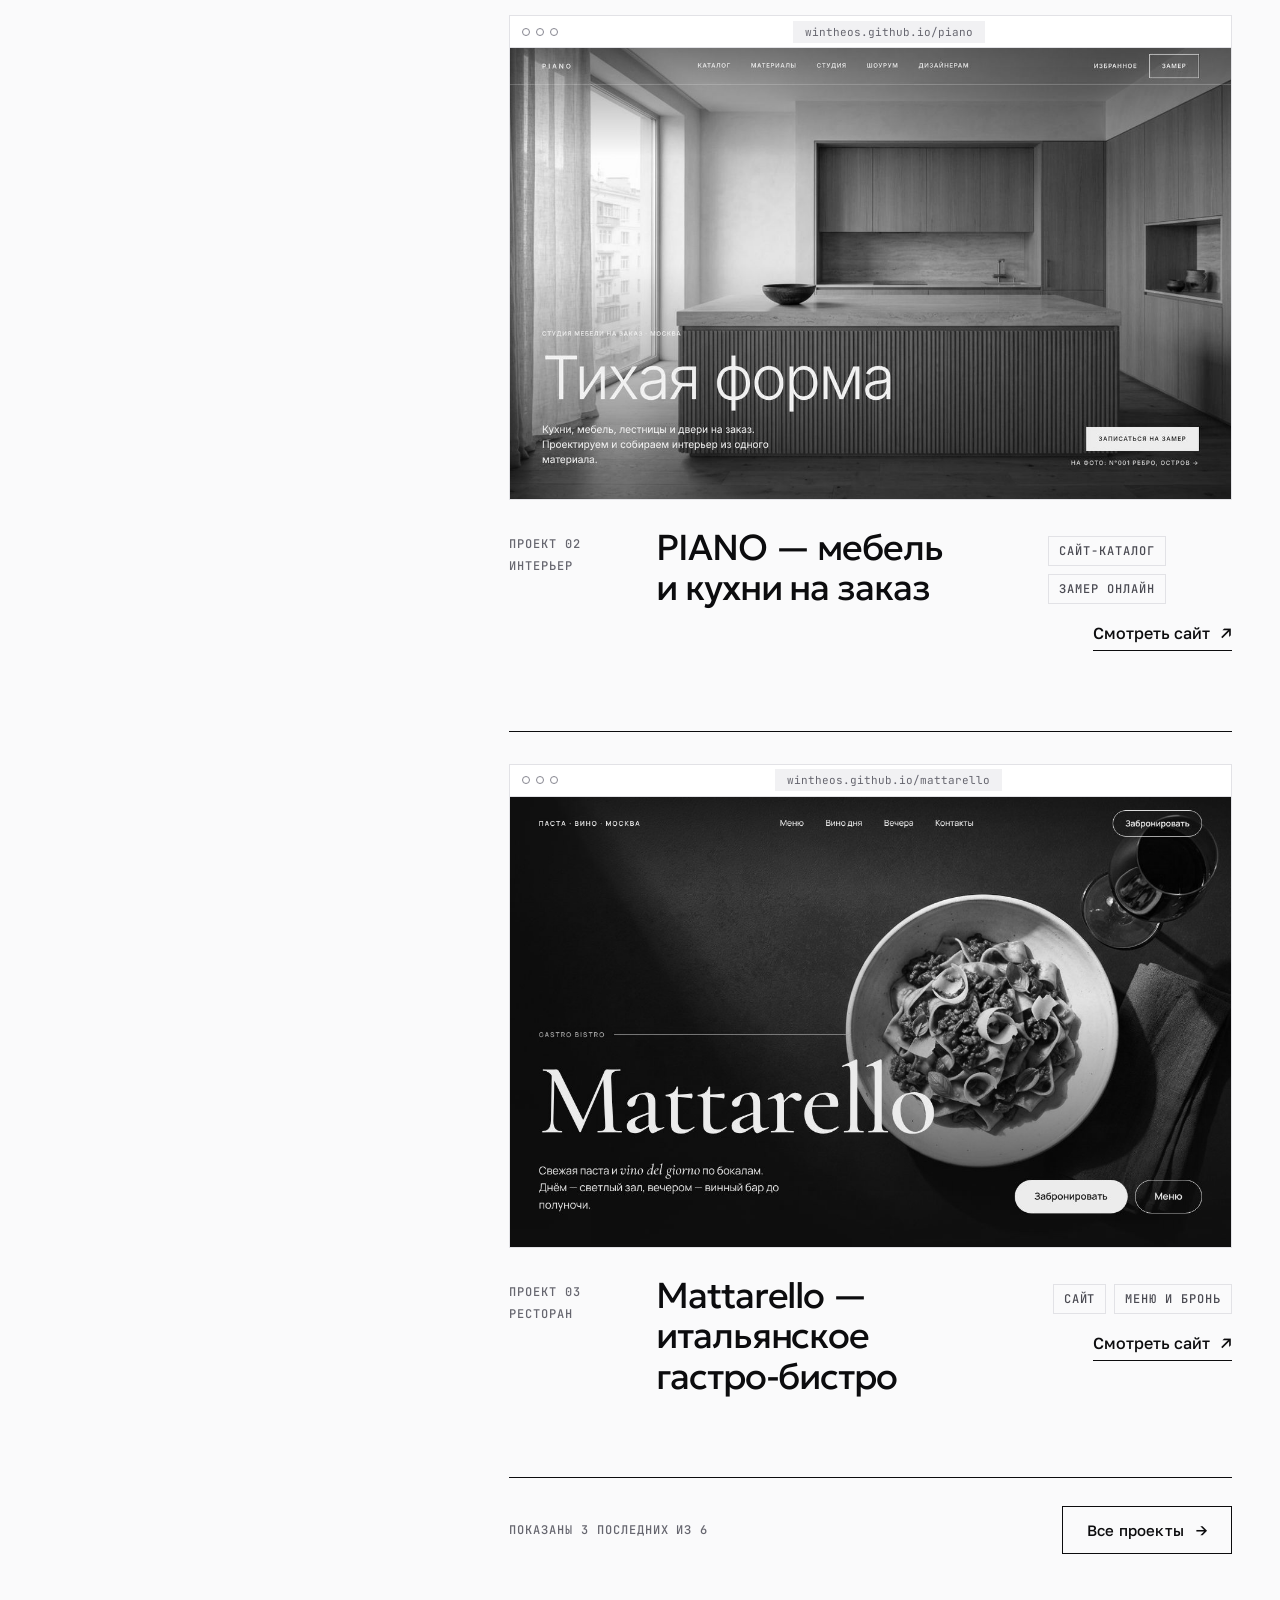
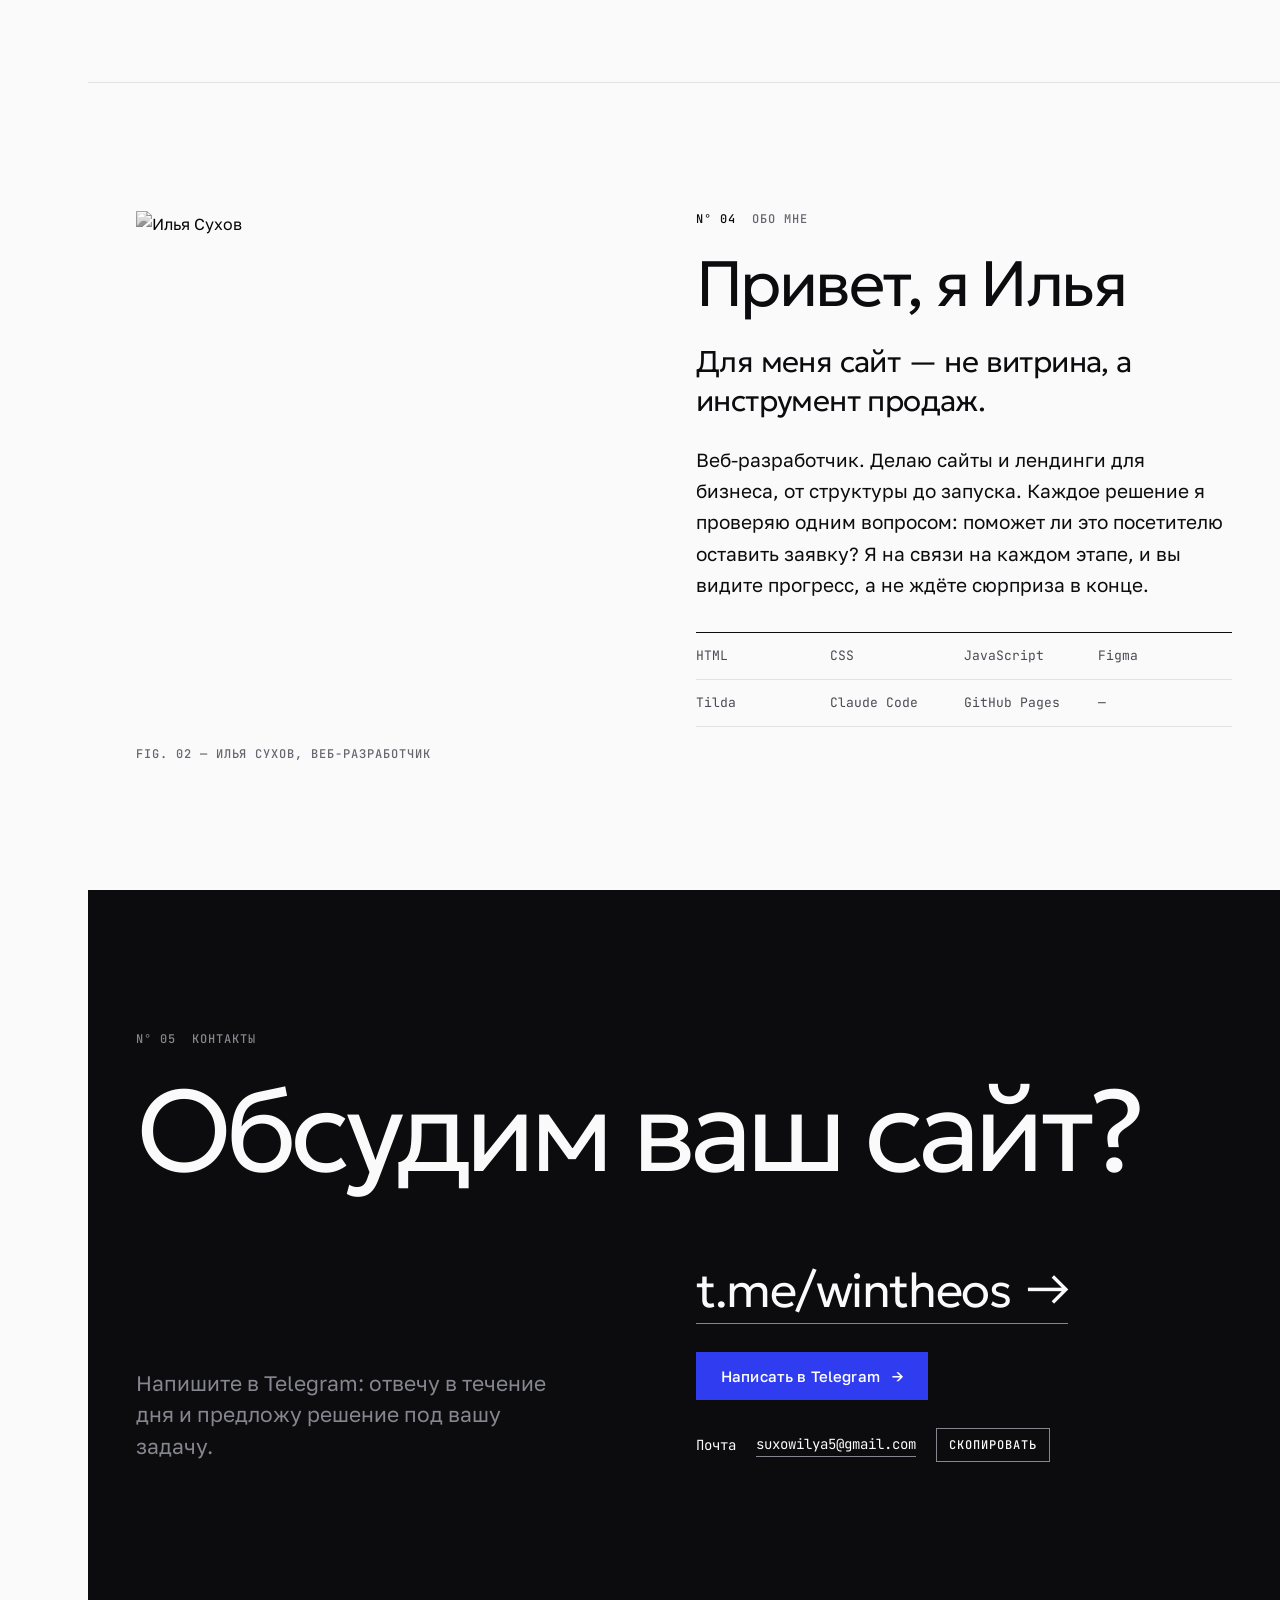
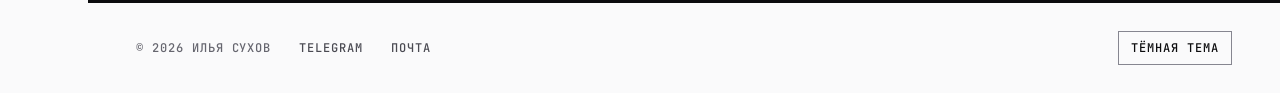
==== commit d897363f: "Add RAW SIGNAL to latest and all portfolio projects" ====
--- a/index.html
+++ b/index.html
@@ -301,11 +301,24 @@
       </div>
       <div class="sec__body">
         <article class="proj">
+          <a class="stage" href="https://wintheos.github.io/raw-signal/" target="_blank" rel="noopener" tabindex="-1" aria-hidden="true">
+            <div class="browser"><div class="browser__bar"><span class="dots"><i></i><i></i><i></i></span><span class="url">wintheos.github.io/raw-signal</span><span></span></div><img src="img/cover-raw-signal.jpg" alt="" width="1200" height="750" loading="lazy"></div>
+          </a>
+          <div class="proj__info">
+            <div class="proj__idx mono muted"><span>Проект 01</span><span>Украшения</span></div>
+            <h3>RAW SIGNAL — концептуальные украшения</h3>
+            <div class="proj__side">
+              <div class="proj__tags mono"><span class="tag">Сайт-каталог</span><span class="tag">Корзина и заказ</span></div>
+              <a class="tlink" href="https://wintheos.github.io/raw-signal/" target="_blank" rel="noopener" aria-label="Смотреть сайт: RAW SIGNAL">Смотреть сайт <span class="arr" aria-hidden="true">↗</span></a>
+            </div>
+          </div>
+        </article>
+        <article class="proj">
           <a class="stage" href="https://wintheos.github.io/piano/" target="_blank" rel="noopener" tabindex="-1" aria-hidden="true">
             <div class="browser"><div class="browser__bar"><span class="dots"><i></i><i></i><i></i></span><span class="url">wintheos.github.io/piano</span><span></span></div><img src="img/cover-piano.jpg" alt="" width="1200" height="750" loading="lazy"></div>
           </a>
           <div class="proj__info">
-            <div class="proj__idx mono muted"><span>Проект 01</span><span>Интерьер</span></div>
+            <div class="proj__idx mono muted"><span>Проект 02</span><span>Интерьер</span></div>
             <h3>PIANO — мебель и кухни на заказ</h3>
             <div class="proj__side">
               <div class="proj__tags mono"><span class="tag">Сайт-каталог</span><span class="tag">Замер онлайн</span></div>
@@ -318,7 +331,7 @@
             <div class="browser"><div class="browser__bar"><span class="dots"><i></i><i></i><i></i></span><span class="url">wintheos.github.io/mattarello</span><span></span></div><img src="img/cover-mattarello.jpg" alt="" width="1200" height="750" loading="lazy"></div>
           </a>
           <div class="proj__info">
-            <div class="proj__idx mono muted"><span>Проект 02</span><span>Ресторан</span></div>
+            <div class="proj__idx mono muted"><span>Проект 03</span><span>Ресторан</span></div>
             <h3>Mattarello — итальянское гастро-бистро</h3>
             <div class="proj__side">
               <div class="proj__tags mono"><span class="tag">Сайт</span><span class="tag">Меню и бронь</span></div>
@@ -326,21 +339,8 @@
             </div>
           </div>
         </article>
-        <article class="proj">
-          <a class="stage" href="https://wintheos.github.io/terra-quieta/" target="_blank" rel="noopener" tabindex="-1" aria-hidden="true">
-            <div class="browser"><div class="browser__bar"><span class="dots"><i></i><i></i><i></i></span><span class="url">wintheos.github.io/terra-quieta</span><span></span></div><img src="img/cover-terra.jpg" alt="" width="1200" height="750" loading="lazy"></div>
-          </a>
-          <div class="proj__info">
-            <div class="proj__idx mono muted"><span>Проект 03</span><span>Туризм</span></div>
-            <h3>Terra Quieta — авторские туры по Европе</h3>
-            <div class="proj__side">
-              <div class="proj__tags mono"><span class="tag">Лендинг</span><span class="tag">Квиз подбора</span></div>
-              <a class="tlink" href="https://wintheos.github.io/terra-quieta/" target="_blank" rel="noopener" aria-label="Смотреть сайт: Terra Quieta">Смотреть сайт <span class="arr" aria-hidden="true">↗</span></a>
-            </div>
-          </div>
-        </article>
         <div class="more">
-          <span class="mono muted">Показаны 3 последних из 5</span>
+          <span class="mono muted">Показаны 3 последних из 6</span>
           <a class="btn" href="projects/">Все проекты <span class="arr" aria-hidden="true">→</span></a>
         </div>
       </div>
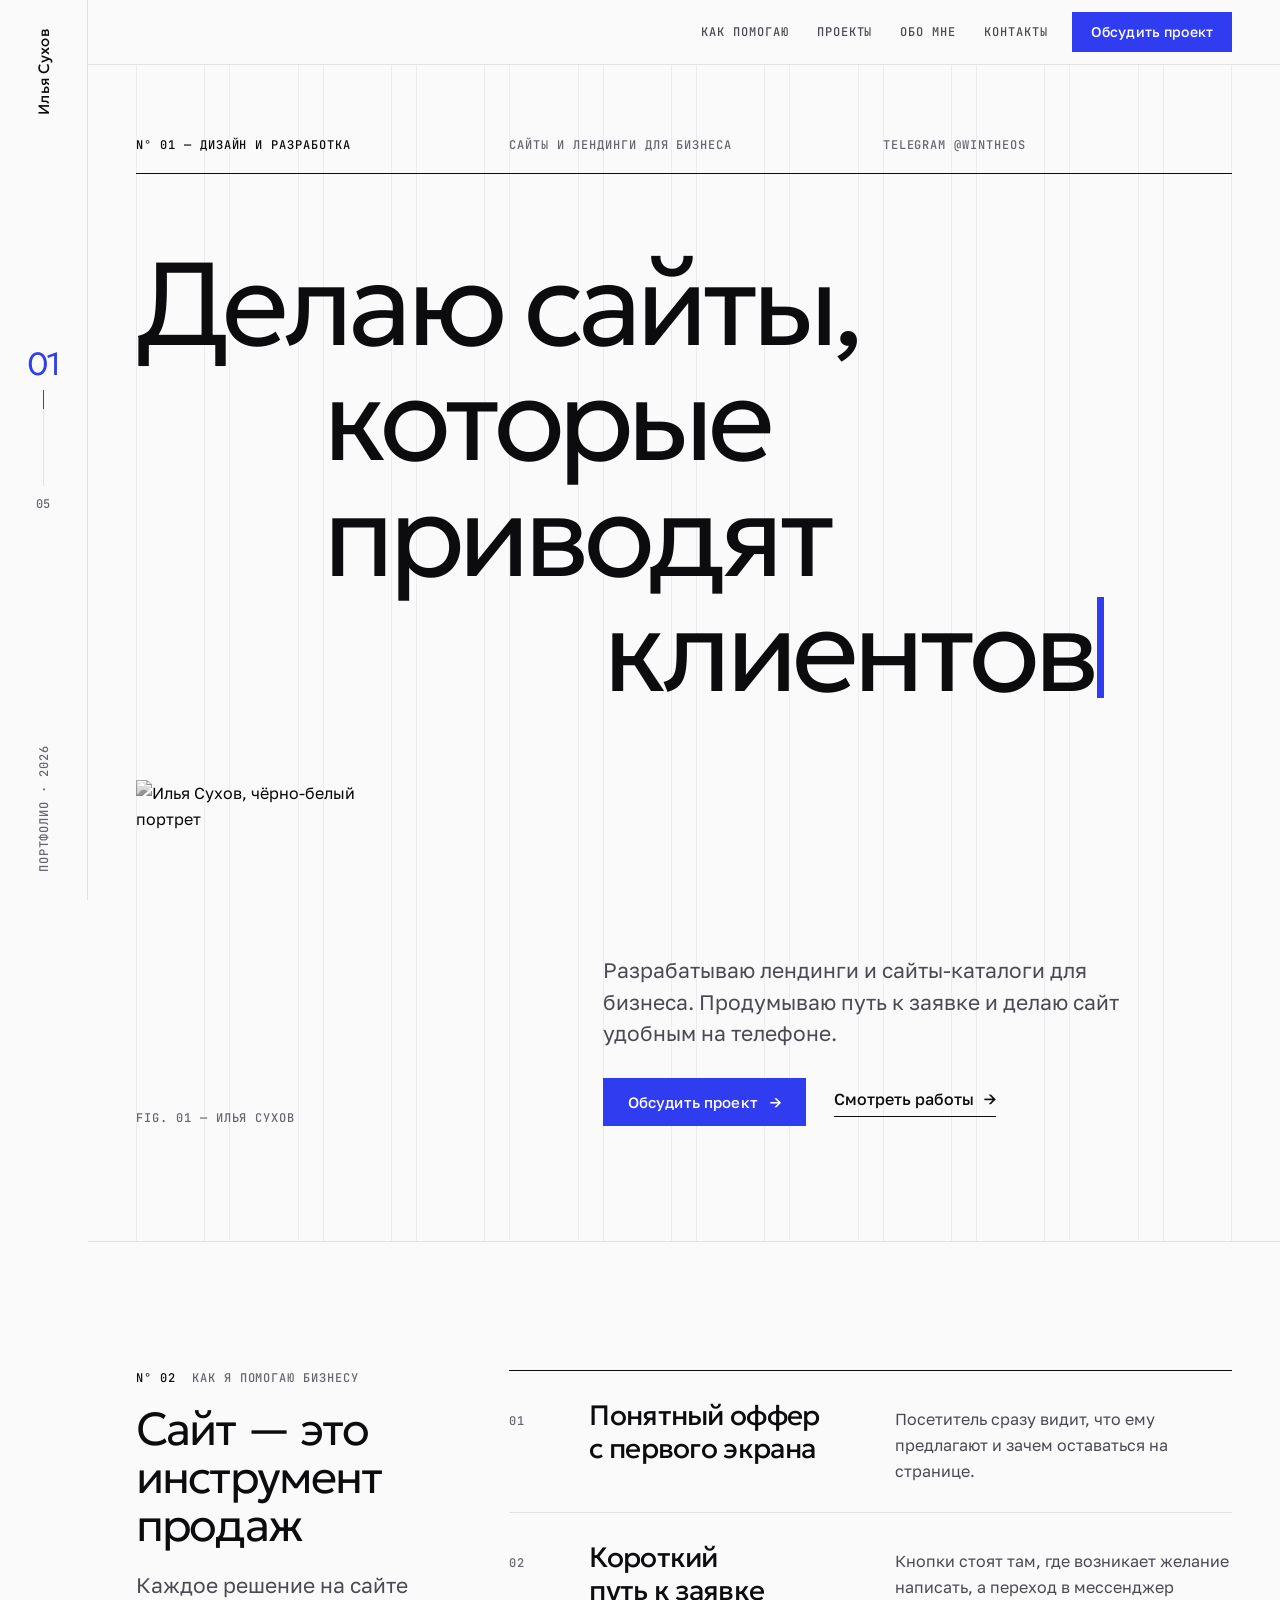
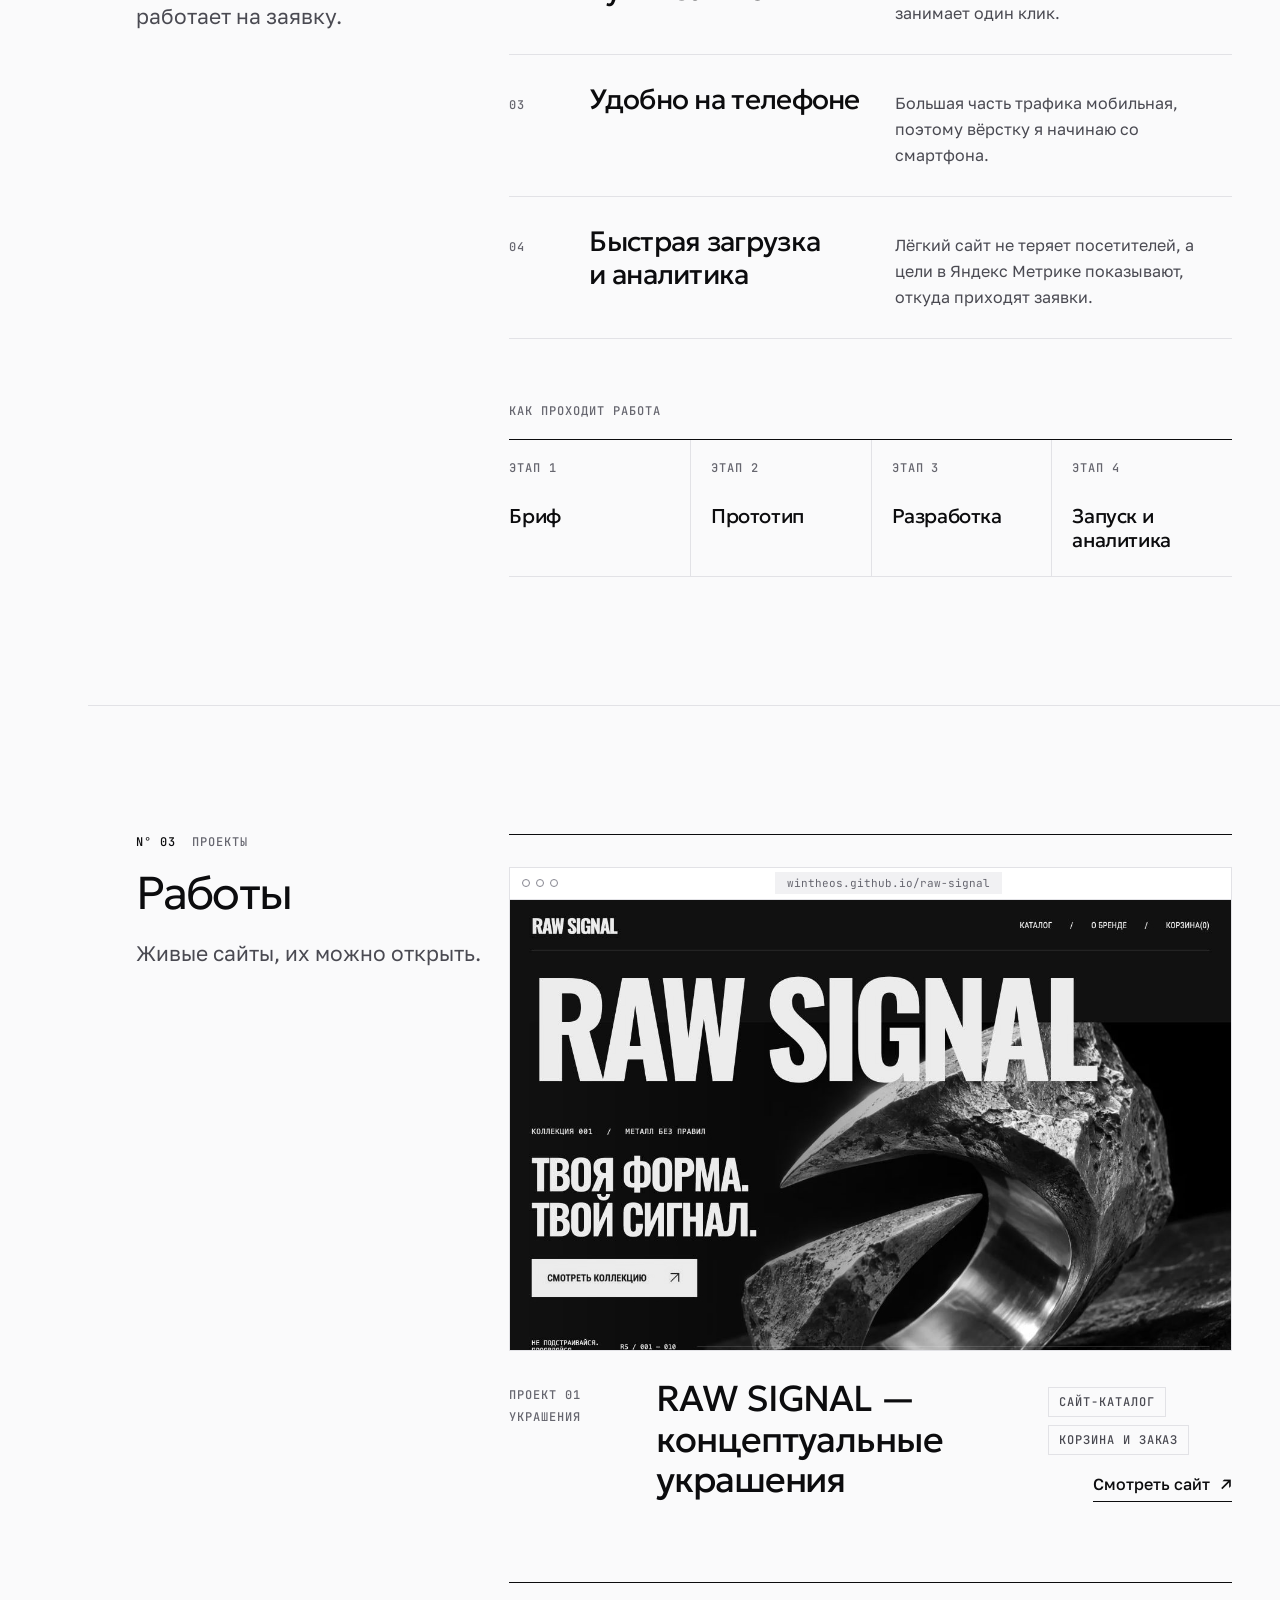
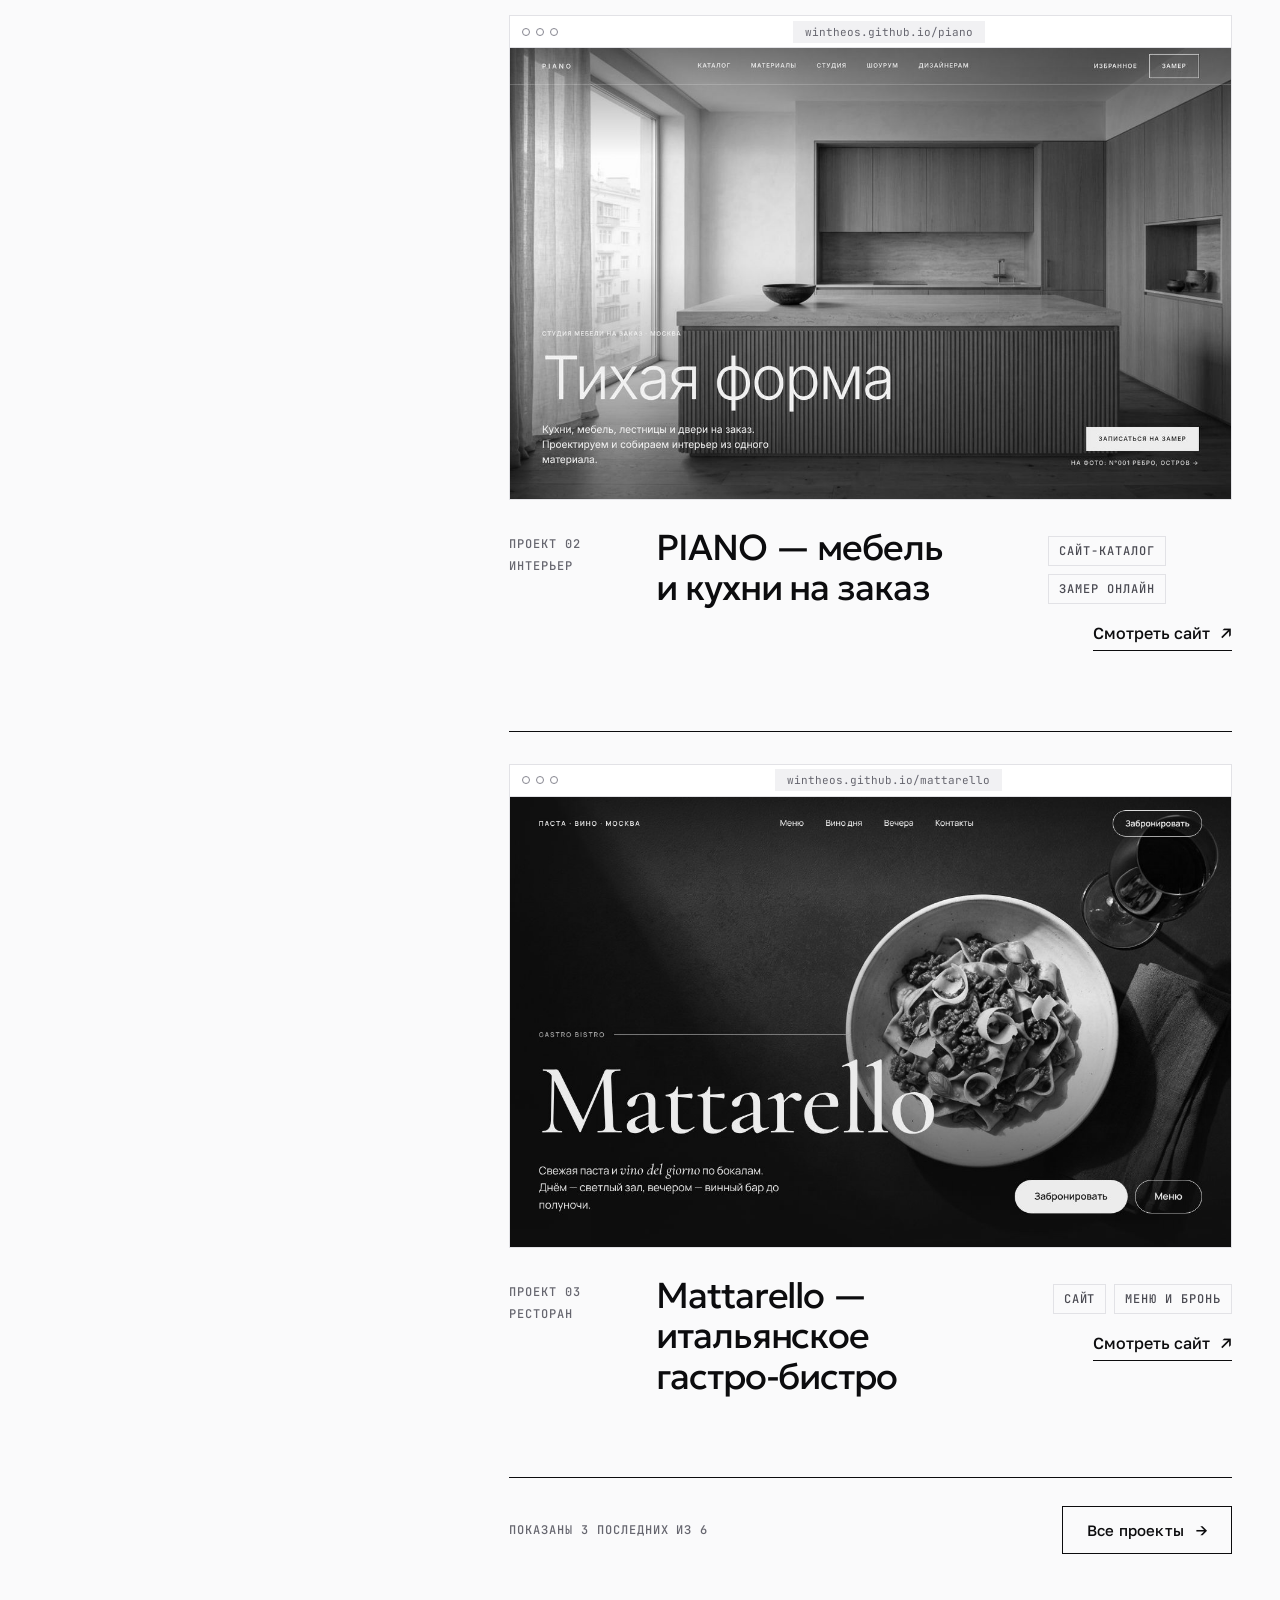
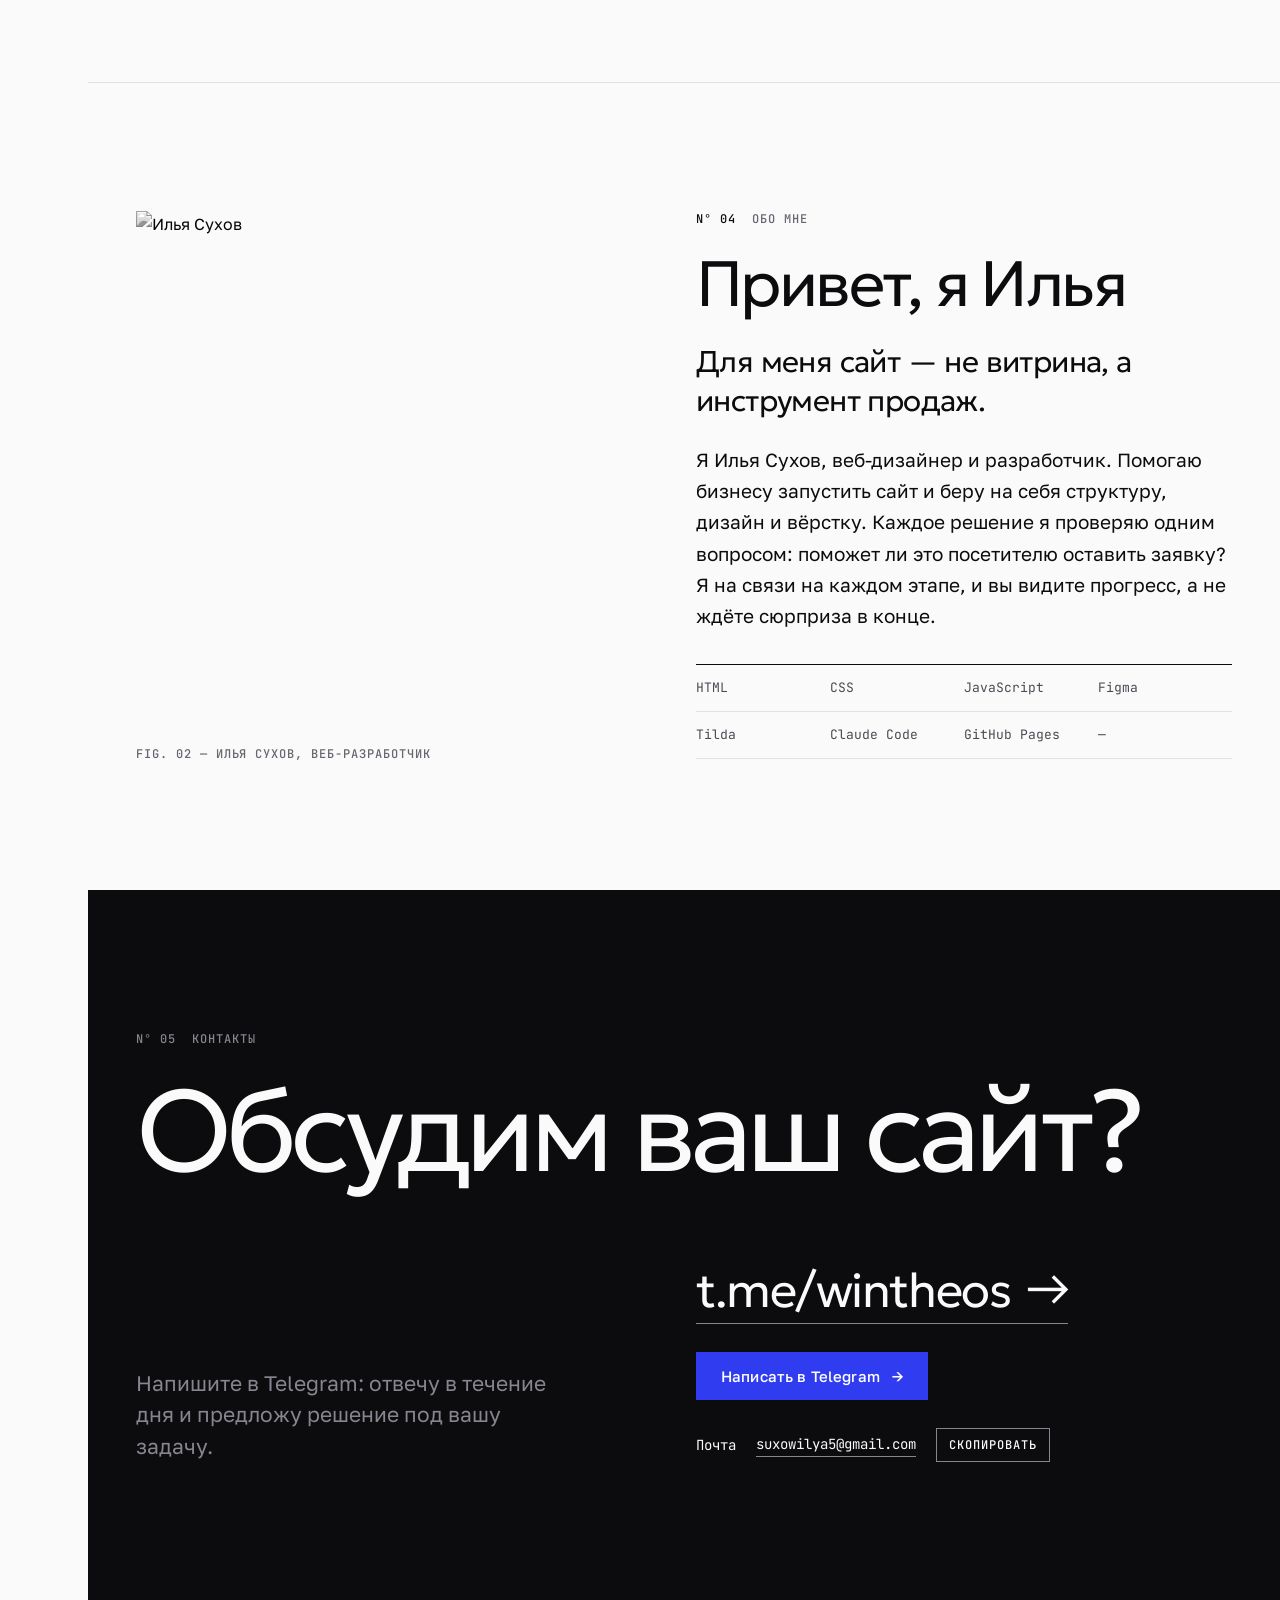
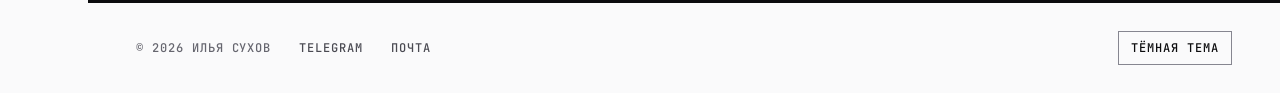
==== commit 2e9420f0: "Improve portfolio search metadata and project descriptions" ====
--- a/index.html
+++ b/index.html
@@ -3,8 +3,9 @@
 <head>
 <meta charset="utf-8">
 <meta name="viewport" content="width=device-width, initial-scale=1, viewport-fit=cover">
-<title>Илья Сухов — веб-разработчик</title>
-<meta name="description" content="Илья Сухов — веб-разработчик. Делаю сайты и лендинги для бизнеса, которые приводят клиентов.">
+<title>Илья Сухов — веб-дизайн и разработка сайтов для бизнеса</title>
+<meta name="description" content="Илья Сухов, веб-дизайнер и разработчик. Создаю лендинги и сайты-каталоги для бизнеса. Посмотрите проекты и обсудите свой сайт со мной в Telegram.">
+<link rel="canonical" href="https://wintheos.github.io/">
 <link rel="preconnect" href="https://fonts.googleapis.com">
 <link rel="preconnect" href="https://fonts.gstatic.com" crossorigin>
 <link rel="stylesheet" href="https://fonts.googleapis.com/css2?family=Geologica:wght@300;400;500&family=Golos+Text:wght@400;500&family=JetBrains+Mono:wght@400;500&display=swap">
@@ -249,7 +250,7 @@
     <div class="guides" aria-hidden="true"><div class="wrap"><div class="grid"><span></span><span></span><span></span><span></span><span></span><span></span><span></span><span></span><span></span><span></span><span></span><span></span></div></div></div>
     <div class="wrap">
       <div class="meta mono">
-        <span>N° 01 — Веб-разработчик</span>
+        <span>N° 01 — Дизайн и разработка</span>
         <span class="muted">Сайты и лендинги для бизнеса</span>
         <span class="muted">Telegram @wintheos</span>
       </div>
@@ -260,7 +261,7 @@
           <figcaption class="mono muted">Fig. 01 — Илья Сухов</figcaption>
         </figure>
         <div class="hero__text">
-          <p class="lead">Лендинги и сайты для бизнеса: продуманный путь к заявке, быстрая загрузка, удобство на телефоне.</p>
+          <p class="lead">Разрабатываю лендинги и сайты-каталоги для бизнеса. Продумываю путь к заявке и делаю сайт удобным на телефоне.</p>
           <div class="actions">
             <a class="btn btn--primary" href="https://t.me/wintheos" target="_blank" rel="noopener">Обсудить проект <span class="arr" aria-hidden="true">→</span></a>
             <a class="tlink" href="#projects">Смотреть работы <span class="arr" aria-hidden="true">→</span></a>
@@ -357,7 +358,7 @@
         <div class="sec__label mono"><span>N° 04</span><span class="muted">Обо мне</span></div>
         <h2>Привет, я Илья</h2>
         <p class="big">Для меня сайт — не витрина, а инструмент продаж.</p>
-        <p>Веб-разработчик. Делаю сайты и лендинги для бизнеса, от структуры до запуска. Каждое решение я проверяю одним вопросом: поможет ли это посетителю оставить заявку? Я на связи на каждом этапе, и вы видите прогресс, а не ждёте сюрприза в конце.</p>
+        <p>Я Илья Сухов, веб-дизайнер и разработчик. Помогаю бизнесу запустить сайт и беру на себя структуру, дизайн и вёрстку. Каждое решение я проверяю одним вопросом: поможет ли это посетителю оставить заявку? Я на связи на каждом этапе, и вы видите прогресс, а не ждёте сюрприза в конце.</p>
         <ul class="tools" aria-label="Инструменты">
           <li>HTML</li><li>CSS</li><li>JavaScript</li><li>Figma</li><li>Tilda</li><li>Claude Code</li><li>GitHub Pages</li><li class="muted">—</li>
         </ul>
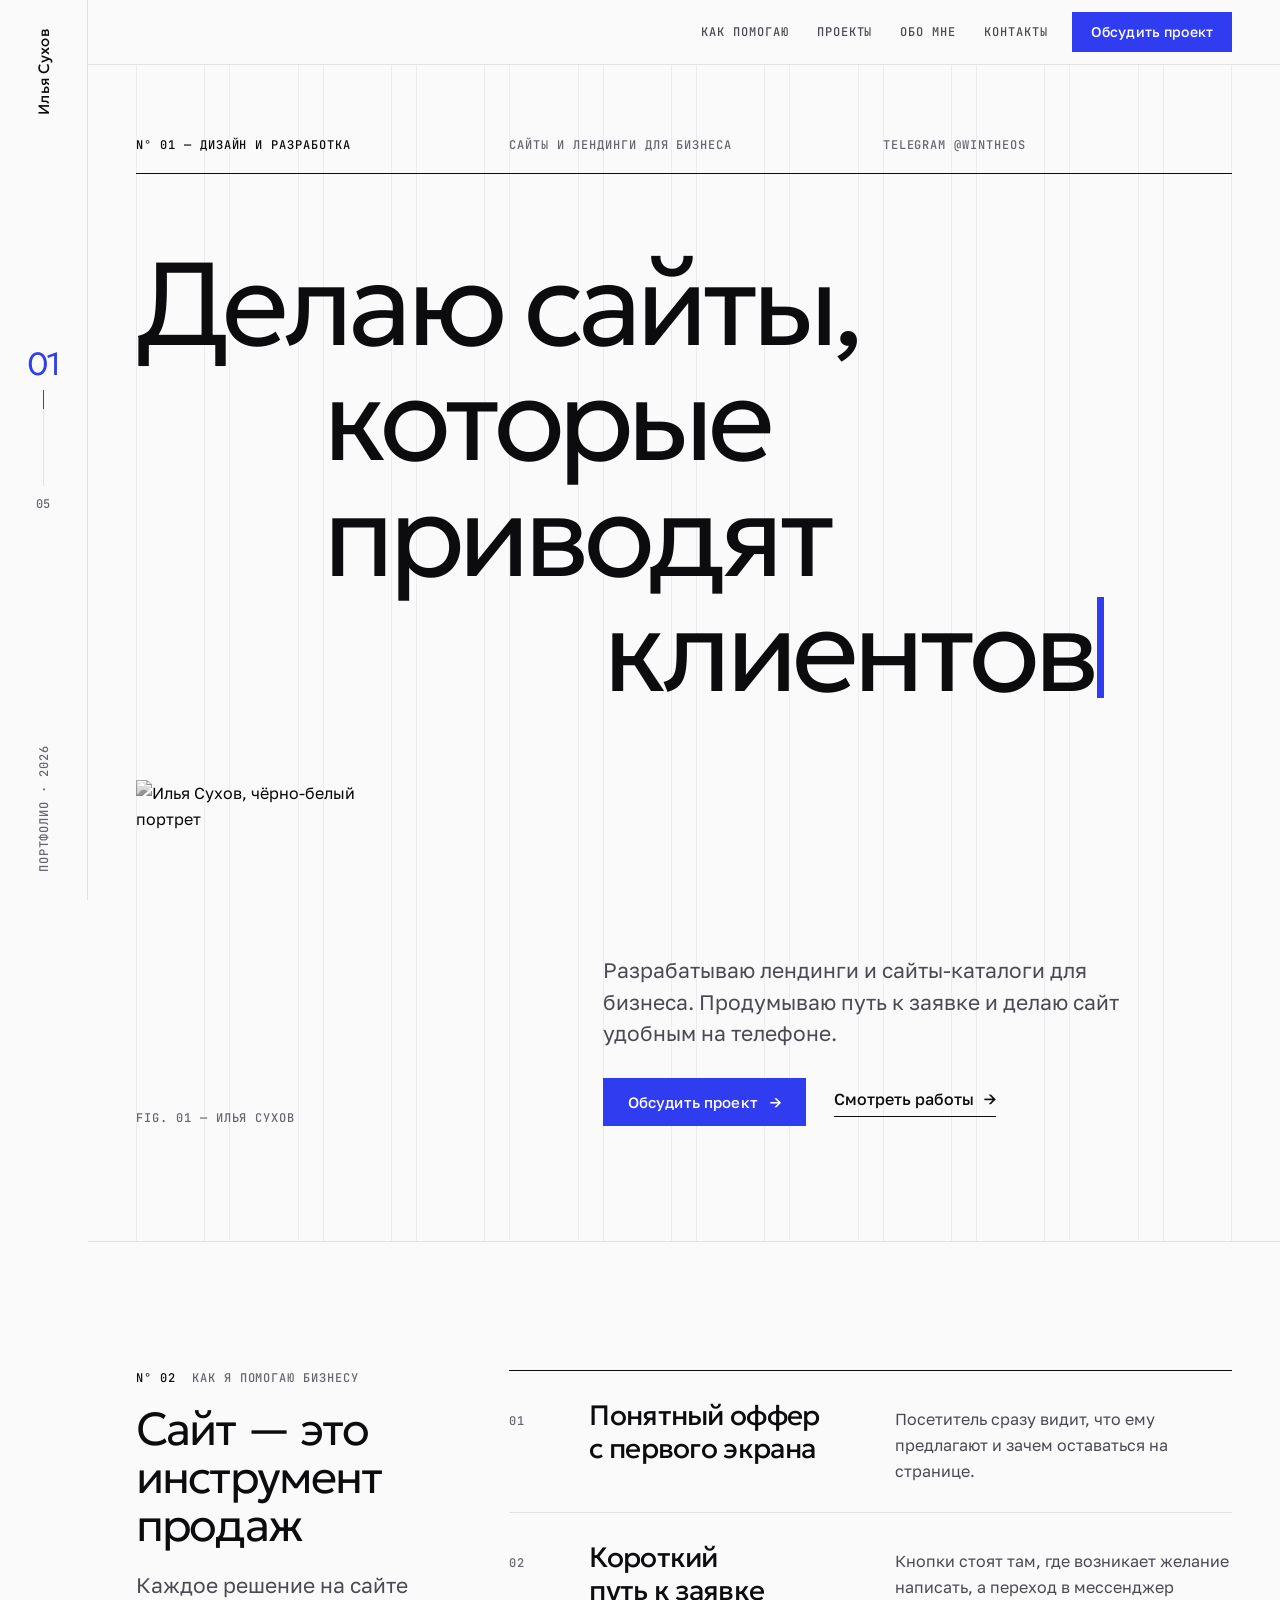
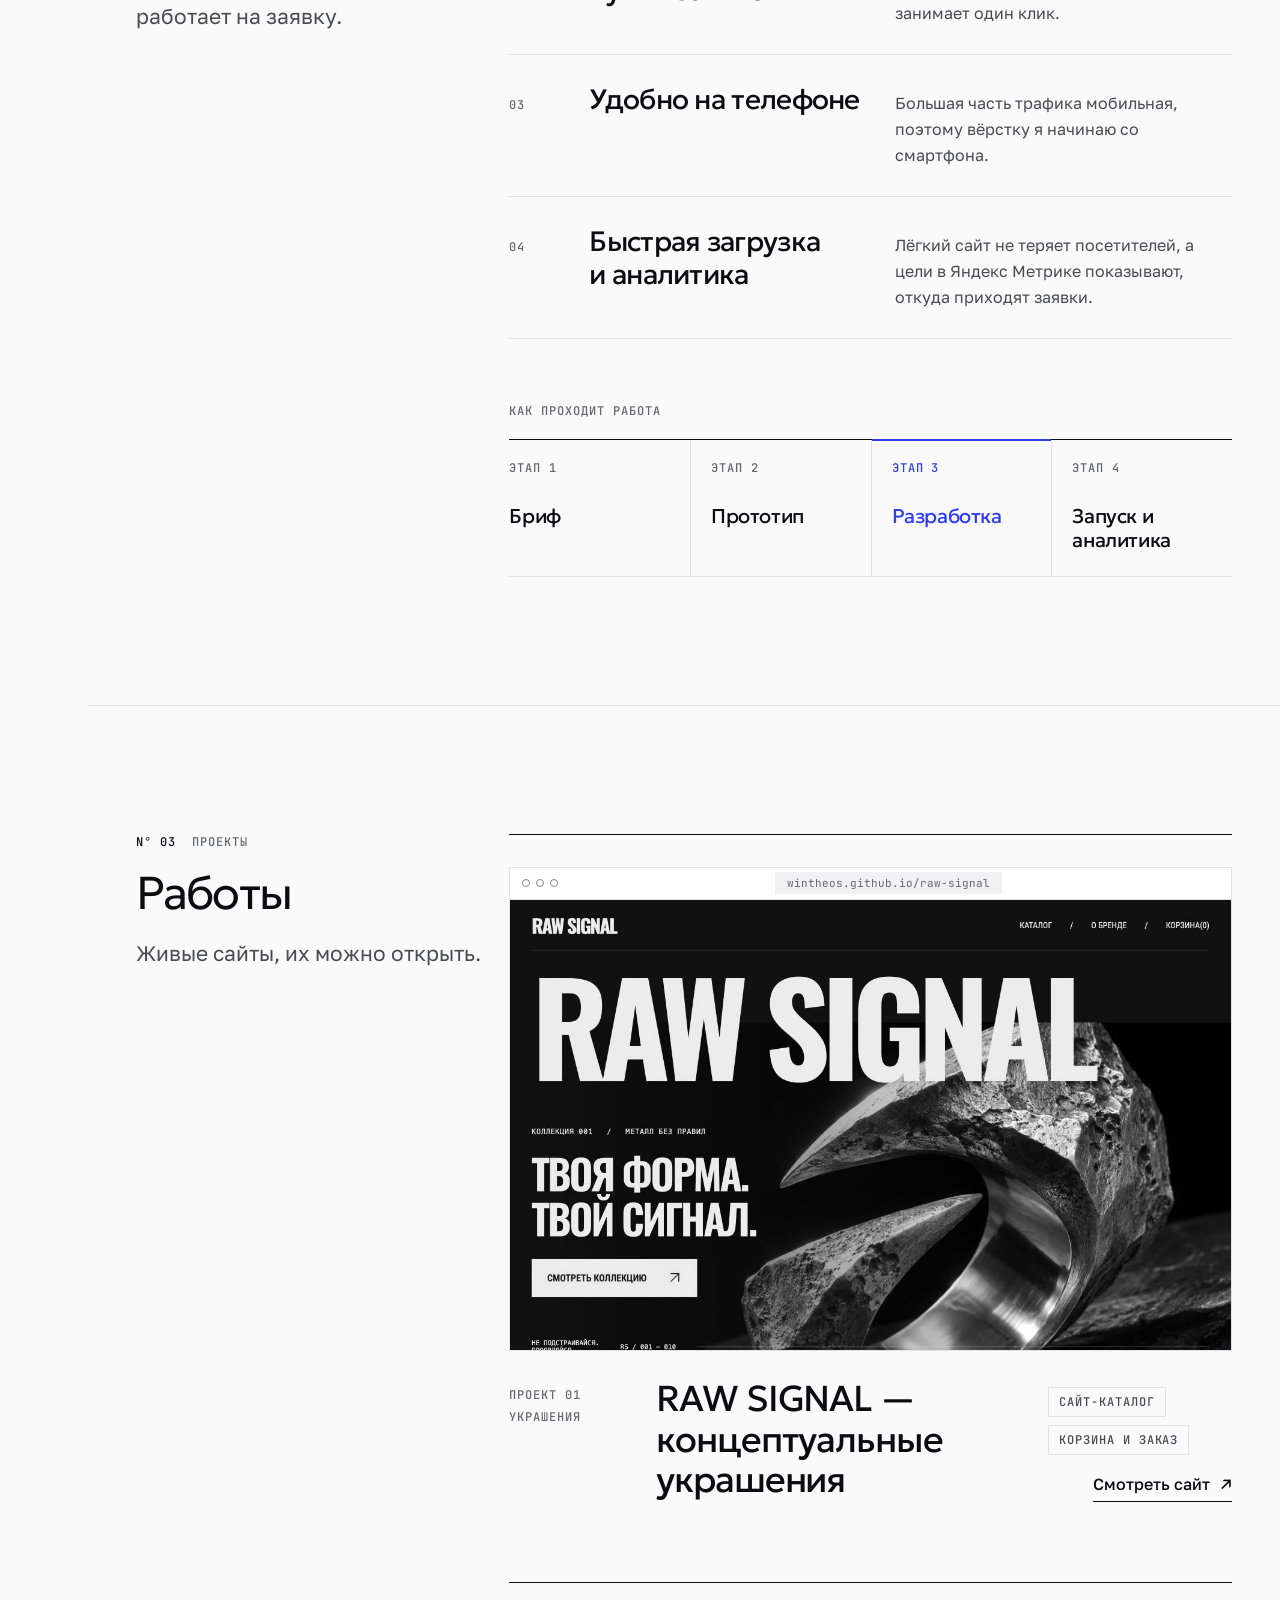
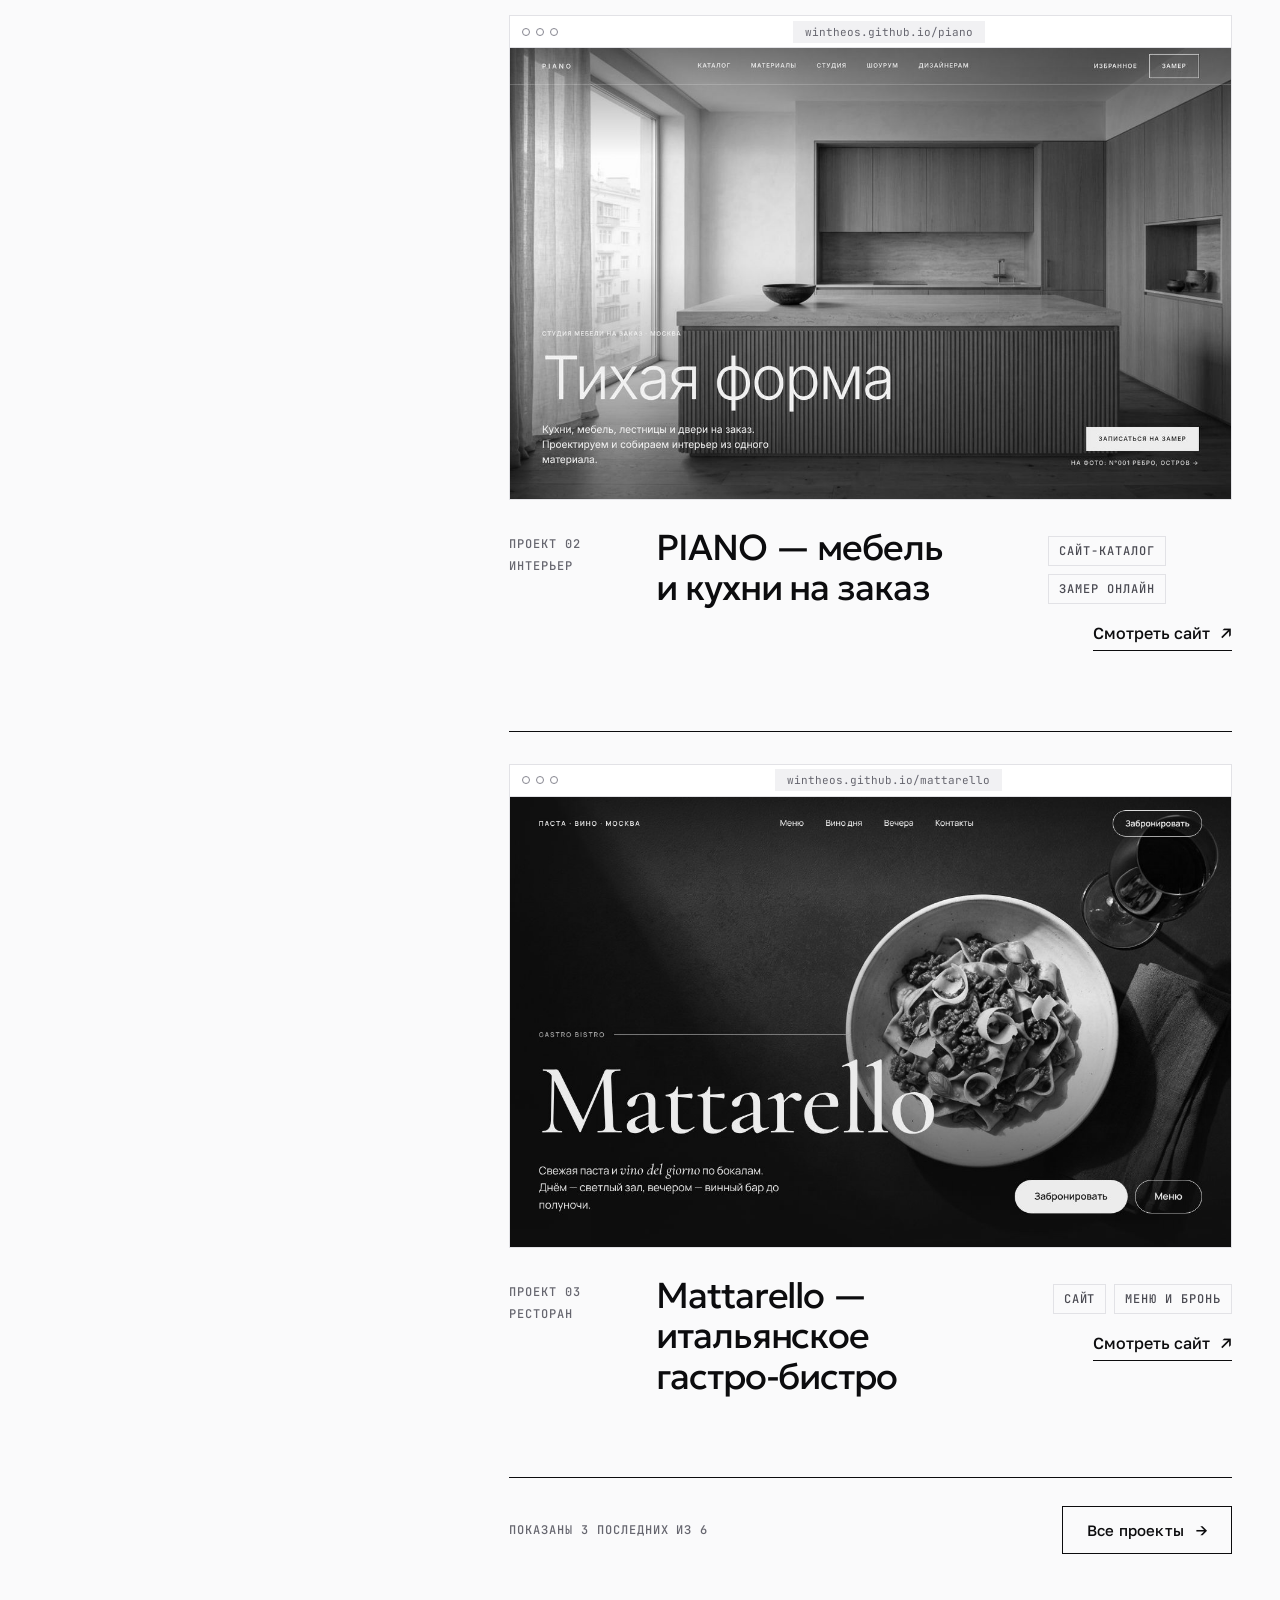
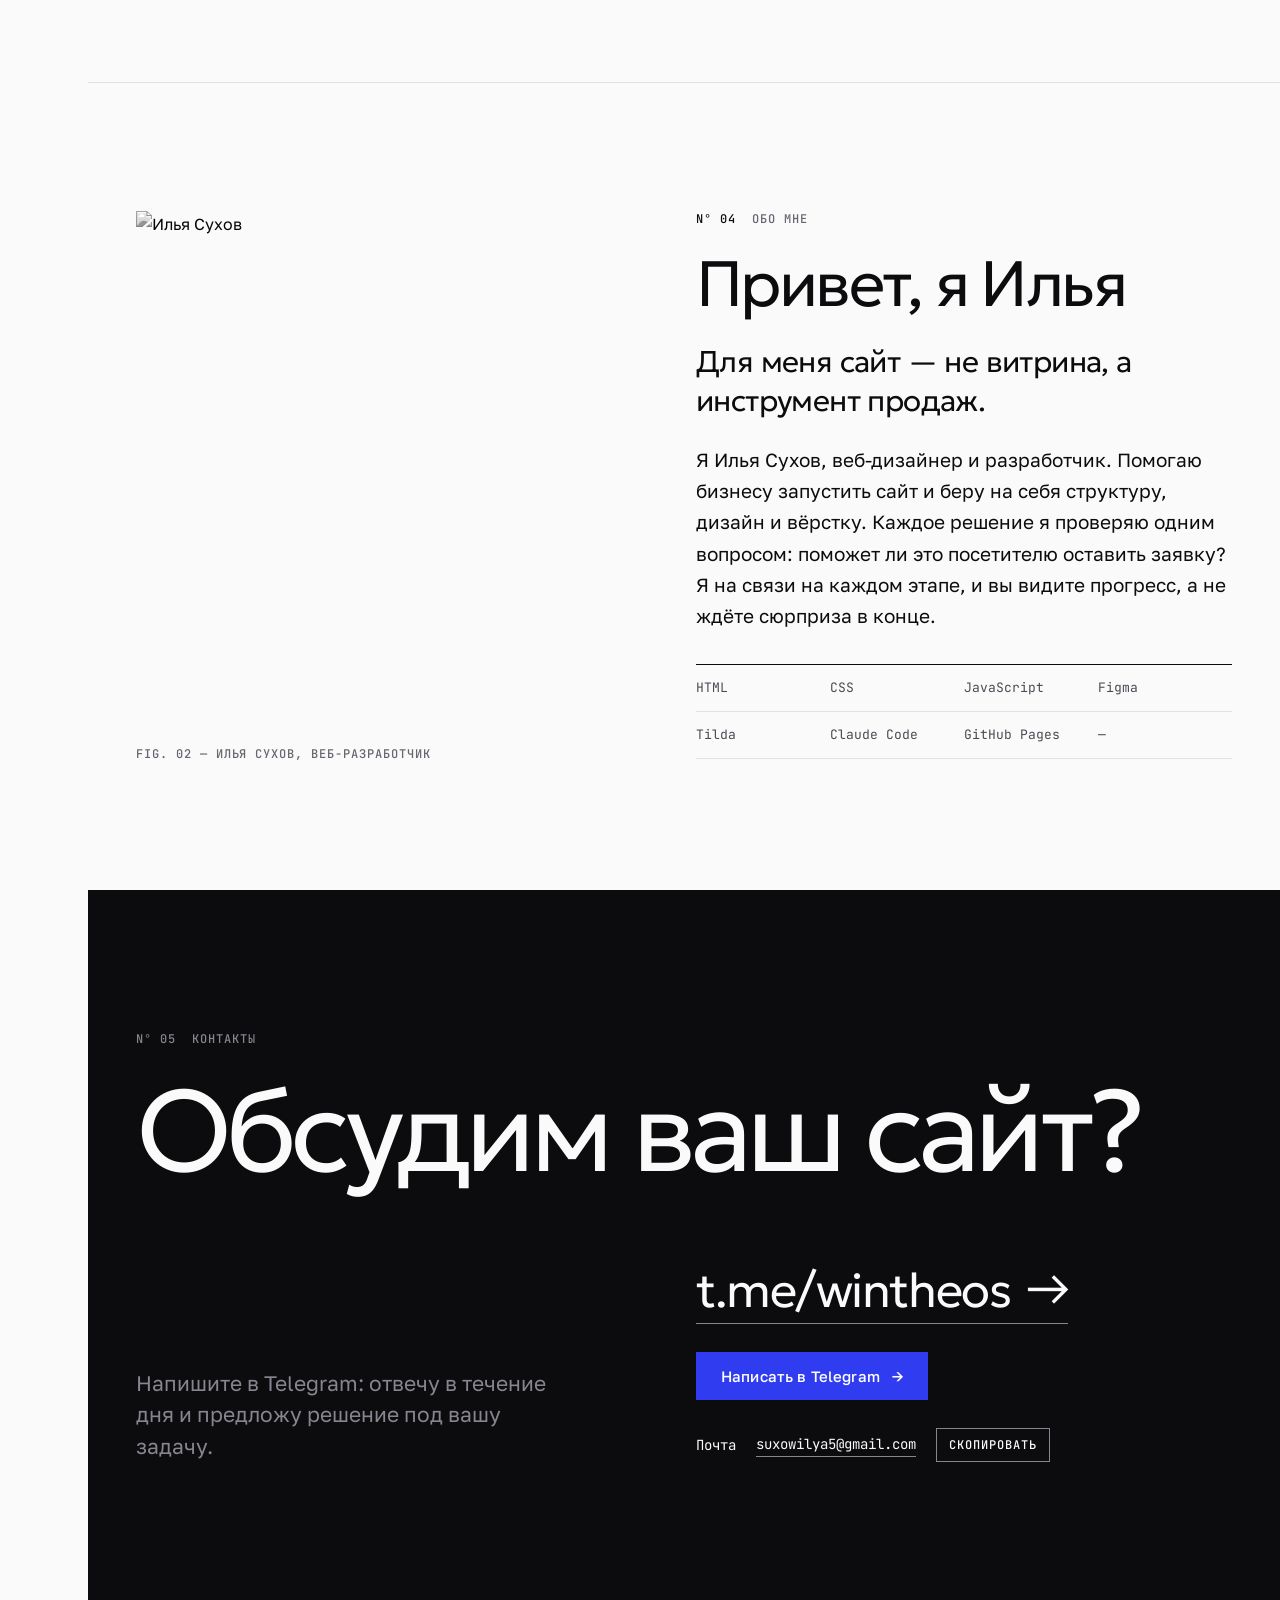
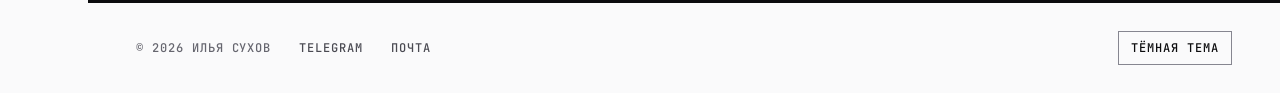
==== commit 488e3428: "Verify portfolio with Google and Yandex" ====
--- a/index.html
+++ b/index.html
@@ -4,6 +4,7 @@
 <meta charset="utf-8">
 <meta name="viewport" content="width=device-width, initial-scale=1, viewport-fit=cover">
 <title>Илья Сухов — веб-дизайн и разработка сайтов для бизнеса</title>
+<meta name="google-site-verification" content="xxDtP0sET2b2v0cw4RPGtDrTlVsIlD09DBxSTs78Evk">
 <meta name="description" content="Илья Сухов, веб-дизайнер и разработчик. Создаю лендинги и сайты-каталоги для бизнеса. Посмотрите проекты и обсудите свой сайт со мной в Telegram.">
 <link rel="canonical" href="https://wintheos.github.io/">
 <link rel="preconnect" href="https://fonts.googleapis.com">
